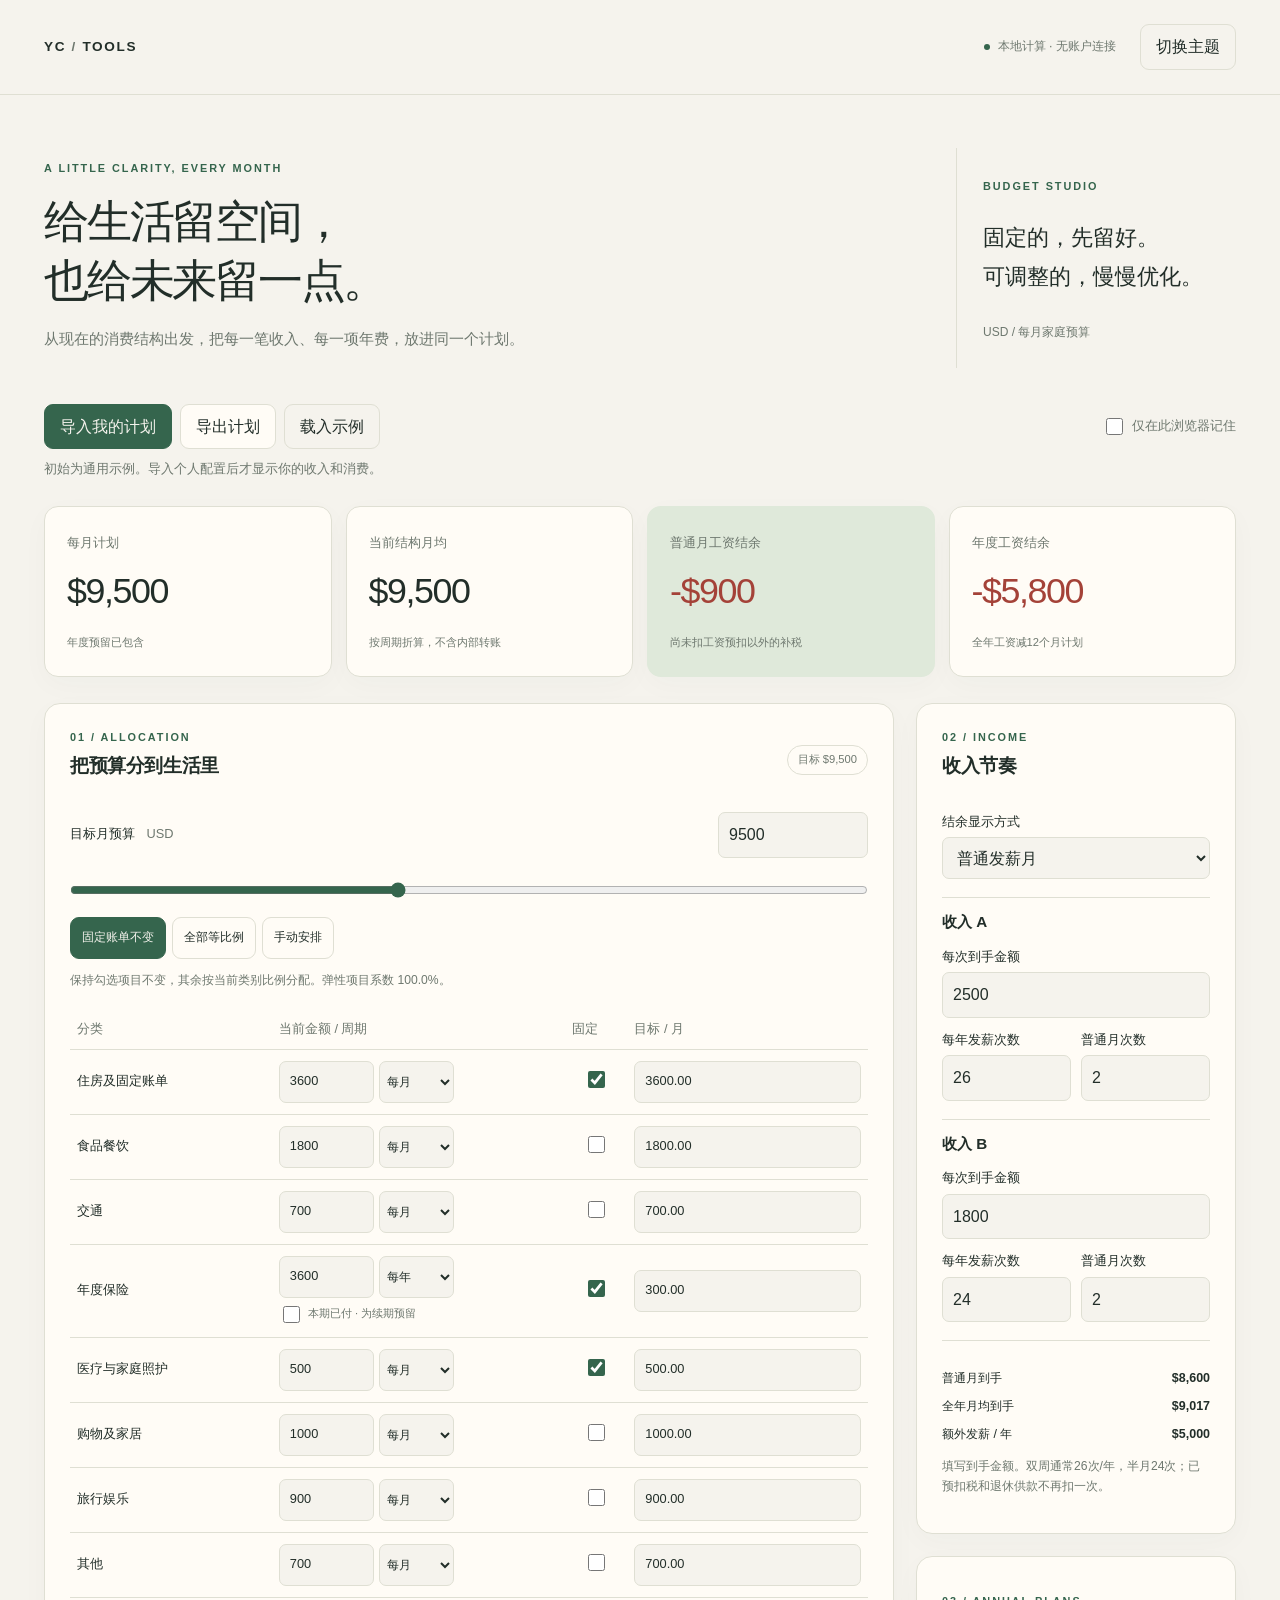
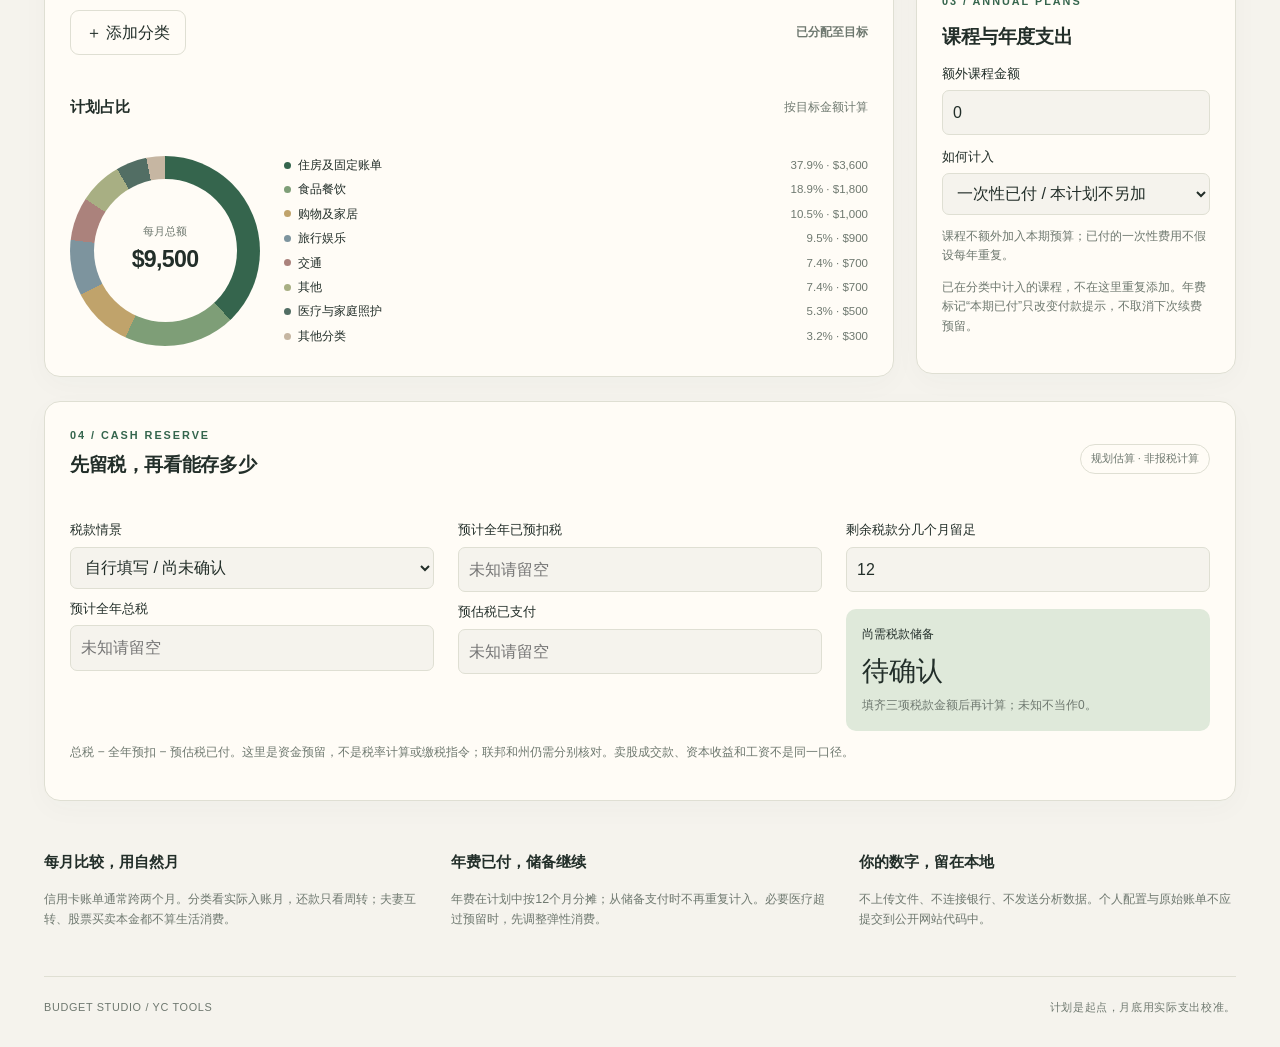
==== budget/index.html @ 9a09ce48 "Add browser-local budget calculator with proportional plans and annual reserves" ====
<!doctype html>
<html lang="zh-CN">
<head>
<meta charset="utf-8"><meta name="viewport" content="width=device-width,initial-scale=1">
<meta name="color-scheme" content="light dark">
<meta http-equiv="Content-Security-Policy" content="default-src 'self'; connect-src 'none'; img-src 'self' data:; style-src 'self' 'unsafe-inline'; script-src 'self'; object-src 'none'; base-uri 'none'; form-action 'none'">
<meta name="description" content="在你的浏览器里规划家庭预算、年度账单储备和现金结余。">
<title>Budget Studio · 家庭预算计算器</title><link rel="stylesheet" href="./styles.css">
</head>
<body>
<header><a class="brand" href="/">YC<span> / </span>TOOLS</a><div class="header-actions"><span class="privacy-dot">本地计算 · 无账户连接</span><button id="theme" class="quiet" aria-label="切换深浅主题">切换主题</button></div></header>
<main>
<section class="intro"><div><p class="eyebrow">A LITTLE CLARITY, EVERY MONTH</p><h1>给生活留空间，<br>也给未来留一点。</h1><p class="lede">从现在的消费结构出发，把每一笔收入、每一项年费，放进同一个计划。</p></div><div class="intro-note"><span class="smallcaps">BUDGET STUDIO</span><p>固定的，先留好。<br>可调整的，慢慢优化。</p><span>USD / 每月家庭预算</span></div></section>
<div class="toolbar"><div><button id="import" class="primary">导入我的计划</button><input id="file" type="file" accept=".json,application/json" hidden><button id="export">导出计划</button><button id="demo" class="quiet">载入示例</button></div><label class="remember"><input type="checkbox" id="remember">仅在此浏览器记住</label></div>
<p id="message" role="status" aria-live="polite" class="message">初始为通用示例。导入个人配置后才显示你的收入和消费。</p>
<section class="summary" aria-live="polite"><article><span>每月计划</span><strong id="plan-total">—</strong><small id="plan-caption">年度预留已包含</small></article><article><span>当前结构月均</span><strong id="baseline-total">—</strong><small>按周期折算，不含内部转账</small></article><article class="highlight"><span id="surplus-label">普通月工资结余</span><strong id="surplus-total">—</strong><small>尚未扣工资预扣以外的补税</small></article><article><span>年度工资结余</span><strong id="annual-total">—</strong><small>全年工资减12个月计划</small></article></section>
<div class="workspace"><section class="panel budget-panel"><div class="section-head"><div><p class="eyebrow">01 / ALLOCATION</p><h2>把预算分到生活里</h2></div><span id="target-badge" class="pill">目标</span></div>
<div class="target-control"><label for="target">目标月预算 <span>USD</span></label><input id="target" type="number" min="0" max="100000000" step="50"><input id="target-range" aria-label="调整目标月预算" type="range" min="5000" max="16000" step="50"></div>
<div class="mode-buttons" role="group" aria-label="分配方式"><button id="fixed-mode" aria-pressed="true">固定账单不变</button><button id="all-mode" aria-pressed="false">全部等比例</button><button id="manual-mode" aria-pressed="false">手动安排</button></div>
<p id="allocation-note" class="muted"></p><p id="allocation-error" role="alert" class="error" hidden></p>
<div class="table-wrap"><table><thead><tr><th scope="col">分类</th><th scope="col">当前金额 / 周期</th><th scope="col">固定</th><th scope="col">目标 / 月</th></tr></thead><tbody id="categories"></tbody></table></div><div class="table-footer"><button id="add-category" class="quiet">＋ 添加分类</button><strong id="unallocated"></strong></div>
<div class="chart-head"><h3>计划占比</h3><span class="muted">按目标金额计算</span></div><div class="allocation-chart"><div class="donut" id="donut" role="img" aria-label="预算分类占比"><div><small>每月总额</small><strong id="donut-total">—</strong></div></div><div id="legend" class="legend"></div></div>
</section>
<aside class="side-column"><section class="panel"><div class="section-head"><div><p class="eyebrow">02 / INCOME</p><h2>收入节奏</h2></div></div><label for="income-view">结余显示方式</label><select id="income-view"><option value="ordinary">普通发薪月</option><option value="average">全年月均</option></select><div id="incomes"></div><div class="income-totals"><div><span>普通月到手</span><strong id="ordinary-income">—</strong></div><div><span>全年月均到手</span><strong id="average-income">—</strong></div><div><span>额外发薪 / 年</span><strong id="extra-income">—</strong></div></div><p class="muted">填写到手金额。双周通常26次/年，半月24次；已预扣税和退休供款不再扣一次。</p></section>
<section class="panel"><p class="eyebrow">03 / ANNUAL PLANS</p><h2>课程与年度支出</h2><label for="course-amount">额外课程金额</label><input id="course-amount" type="number" min="0" max="100000000" step="10"><label for="course-frequency">如何计入</label><select id="course-frequency"><option value="none">一次性已付 / 本计划不另加</option><option value="annual">每年追加，按12个月预留</option><option value="monthly">每月追加</option></select><p id="course-note" class="muted"></p><p class="muted">已在分类中计入的课程，不在这里重复添加。年费标记“本期已付”只改变付款提示，不取消下次续费预留。</p></section></aside></div>
<section class="panel tax-panel"><div class="section-head"><div><p class="eyebrow">04 / CASH RESERVE</p><h2>先留税，再看能存多少</h2></div><span class="pill">规划估算 · 非报税计算</span></div><div class="tax-grid"><div><label for="tax-scenario">税款情景</label><select id="tax-scenario"><option value="custom">自行填写 / 尚未确认</option></select><label for="tax-total">预计全年总税</label><input id="tax-total" type="number" min="0" placeholder="未知请留空"></div><div><label for="tax-withheld">预计全年已预扣税</label><input id="tax-withheld" type="number" min="0" placeholder="未知请留空"><label for="tax-paid">预估税已支付</label><input id="tax-paid" type="number" min="0" placeholder="未知请留空"></div><div><label for="tax-months">剩余税款分几个月留足</label><input id="tax-months" type="number" min="1" max="24" step="1"><div class="tax-result"><span>尚需税款储备</span><strong id="tax-gap">待确认</strong><small id="after-tax">填齐后计算，不将未知税额当作0。</small></div></div></div><p class="muted">总税 − 全年预扣 − 预估税已付。这里是资金预留，不是税率计算或缴税指令；联邦和州仍需分别核对。卖股成交款、资本收益和工资不是同一口径。</p></section>
<section class="notes-grid"><div><h3>每月比较，用自然月</h3><p>信用卡账单通常跨两个月。分类看实际入账月，还款只看周转；夫妻互转、股票买卖本金都不算生活消费。</p></div><div><h3>年费已付，储备继续</h3><p>年费在计划中按12个月分摊；从储备支付时不再重复计入。必要医疗超过预留时，先调整弹性消费。</p></div><div><h3>你的数字，留在本地</h3><p>不上传文件、不连接银行、不发送分析数据。个人配置与原始账单不应提交到公开网站代码中。</p></div></section>
<footer><span>BUDGET STUDIO / YC TOOLS</span><span>计划是起点，月底用实际支出校准。</span></footer>
</main><script type="module" src="./app.mjs"></script>
</body></html>
---- budget/styles.css ----
:root{color-scheme:light;--bg:#f5f3ed;--paper:#fffcf6;--ink:#222e29;--muted:#6e786f;--line:#dfdfd3;--green:#35654d;--accent:#dfe9da;--red:#a44238;--shadow:0 8px 28px #34443707;--chart0:#35654d;--chart1:#7e9e77;--chart2:#c0a36b;--chart3:#7d949e;--chart4:#ab827c;--chart5:#a8af83;--chart6:#526e64;--chart7:#c6b6a2;font-family:Inter,"Segoe UI","Microsoft YaHei",sans-serif;font-size:16px}
:root[data-theme=dark]{color-scheme:dark;--bg:#0d1517;--paper:#142022;--ink:#eeeee1;--muted:#a7b3ac;--line:#2d3d3e;--green:#a8cbb1;--accent:#263d34;--red:#efa69c;--shadow:none;--chart0:#9ac6a5;--chart1:#789e7a;--chart2:#c5ac7b;--chart3:#7fabb9;--chart4:#bf928a;--chart5:#a8b28c;--chart6:#5f8c7b;--chart7:#c4b59b}
*{box-sizing:border-box}body{margin:0;background:var(--bg);color:var(--ink);line-height:1.6}button,input,select{font:inherit}button,a,input,select{touch-action:manipulation}button{cursor:pointer;border:1px solid var(--line);border-radius:9px;background:var(--paper);color:var(--ink);padding:9px 15px;min-height:42px;transition:background .15s}button:hover{background:var(--accent)}button.primary,button[aria-pressed=true]{background:var(--green);color:var(--bg);border-color:var(--green)}button.quiet{background:transparent}a{color:inherit;text-decoration:none}a:hover{text-decoration:underline}:focus-visible{outline:3px solid var(--green);outline-offset:3px}header{max-width:1440px;margin:auto;padding:24px 44px;display:flex;justify-content:space-between;align-items:center;gap:14px;border-bottom:1px solid var(--line)}.brand{font-weight:700;letter-spacing:.12em;font-size:.85rem}.brand span{color:var(--muted)}.header-actions{display:flex;gap:24px;align-items:center}.privacy-dot{font-size:.78rem;color:var(--muted)}.privacy-dot:before{content:"";display:inline-block;width:6px;height:6px;border-radius:50%;background:var(--green);margin-right:8px}main{max-width:1440px;margin:auto;padding:38px 44px 0}.intro{display:grid;grid-template-columns:1fr 280px;align-items:center;gap:36px;margin:15px 0 36px}.eyebrow,.smallcaps{font-size:.68rem;letter-spacing:.18em;font-weight:600;color:var(--green)}h1{font-size:clamp(2rem,3.5vw,3.4rem);font-weight:500;line-height:1.3;letter-spacing:-.05em;margin:15px 0 18px}.lede{max-width:650px;color:var(--muted);font-size:.95rem}.intro-note{padding:24px 0 24px 26px;border-left:1px solid var(--line)}.intro-note p{font-family:Georgia,"Microsoft YaHei",serif;font-size:1.35rem;line-height:1.8}.intro-note>span:last-child{font-size:.75rem;color:var(--muted)}.toolbar{display:flex;justify-content:space-between;gap:14px;align-items:center;flex-wrap:wrap}.toolbar>div{display:flex;gap:8px;flex-wrap:wrap}.remember{display:flex;gap:6px;align-items:center;color:var(--muted);font-size:.8rem}.message{font-size:.8rem;min-height:24px;color:var(--muted);margin:10px 0 23px}.summary{display:grid;grid-template-columns:repeat(4,minmax(0,1fr));gap:14px;margin-bottom:26px}.summary article{border:1px solid var(--line);background:var(--paper);border-radius:14px;padding:22px;box-shadow:var(--shadow)}.summary article>span{font-size:.8rem;color:var(--muted)}.summary strong{display:block;font-weight:500;letter-spacing:-.04em;font-size:clamp(1.65rem,2.8vw,2.4rem);margin:8px 0}.summary small{font-size:.7rem;color:var(--muted)}.summary article.highlight{background:var(--accent);border-color:transparent}.workspace{display:grid;grid-template-columns:minmax(0,1fr) 320px;gap:22px;align-items:start}.panel{border:1px solid var(--line);background:var(--paper);padding:25px;border-radius:16px;box-shadow:var(--shadow);min-width:0}.section-head{display:flex;justify-content:space-between;align-items:center;gap:12px;margin-bottom:20px}.section-head .eyebrow{margin:0 0 5px}h2{font-size:1.2rem;letter-spacing:-.02em;font-weight:600;margin:0 0 10px}h3{font-size:.95rem;font-weight:600}.pill{padding:5px 10px;border:1px solid var(--line);border-radius:30px;font-size:.7rem;color:var(--muted);white-space:nowrap}label{font-size:.8rem}input[type=number],input[type=text],select{background:var(--bg);color:var(--ink);border:1px solid var(--line);border-radius:7px;padding:9px 10px;max-width:100%;width:100%;min-height:42px;font-variant-numeric:tabular-nums}input[type=checkbox]{accent-color:var(--green);width:17px;height:17px}input[type=range]{accent-color:var(--green);width:100%;margin:15px 0;min-height:24px}.target-control{display:grid;grid-template-columns:1fr 150px;align-items:center;gap:5px 15px}.target-control label span{color:var(--muted);margin-left:8px}.target-control input[type=range]{grid-column:1/-1}.mode-buttons{display:flex;gap:6px;flex-wrap:wrap}.mode-buttons button{font-size:.78rem;padding:8px 11px}.muted{font-size:.76rem;color:var(--muted)}.error{font-size:.82rem;color:var(--red)}.table-wrap{width:100%;overflow-x:auto;margin-top:20px}table{border-collapse:collapse;width:100%;text-align:left;font-size:.8rem}th{font-weight:500;color:var(--muted);padding:9px 7px;border-bottom:1px solid var(--line);white-space:nowrap}td{padding:11px 7px;border-bottom:1px solid var(--line)}td:first-child{min-width:130px}td:nth-child(2){min-width:150px}td:nth-child(3){text-align:center}td:nth-child(4){min-width:100px}.amount-frequency{display:flex;gap:5px}.amount-frequency input{width:95px}.amount-frequency select{width:75px;padding:7px 3px;font-size:.75rem}.paid-label{display:flex;align-items:center;gap:5px;font-size:.69rem;color:var(--muted);margin-top:5px}.plan-input{font-weight:500}.table-footer{display:flex;align-items:center;justify-content:space-between;gap:12px;margin-top:12px}.table-footer strong{font-size:.75rem;color:var(--muted)}.chart-head{display:flex;justify-content:space-between;align-items:center;margin-top:25px}.allocation-chart{display:flex;gap:24px;align-items:center;margin-top:15px}.donut{width:190px;height:190px;border-radius:50%;display:grid;place-items:center;flex-shrink:0}.donut>div{width:143px;height:143px;border-radius:50%;display:flex;flex-direction:column;align-items:center;justify-content:center;background:var(--paper)}.donut small{font-size:.7rem;color:var(--muted)}.donut strong{font-size:1.45rem;letter-spacing:-.03em}.legend{flex:1;min-width:0}.legend-row{display:flex;align-items:center;gap:7px;font-size:.72rem;margin:6px 0}.legend-dot{width:7px;height:7px;border-radius:50%;flex-shrink:0}.legend-name{overflow-wrap:anywhere;flex:1}.legend-value{font-variant-numeric:tabular-nums;color:var(--muted);white-space:nowrap}.side-column{display:grid;gap:22px}.side-column label:not(.paid-label){display:block;margin:12px 0 5px}.income-entry{margin-top:18px;border-top:1px solid var(--line);padding-top:12px}.income-entry h3{margin:0 0 5px}.income-meta{display:grid;grid-template-columns:1fr 1fr;gap:10px}.income-totals{padding-top:20px;margin-top:18px;border-top:1px solid var(--line)}.income-totals>div{display:flex;justify-content:space-between;gap:10px;font-size:.78rem;margin:8px 0}.income-totals strong{font-weight:600;font-variant-numeric:tabular-nums}.tax-panel{margin-top:24px}.tax-grid{display:grid;grid-template-columns:repeat(3,minmax(0,1fr));gap:24px}.tax-grid label{display:block;margin:10px 0 6px}.tax-result{margin-top:17px;padding:16px;background:var(--accent);border-radius:10px}.tax-result span,.tax-result small{display:block;font-size:.75rem}.tax-result strong{display:block;font-size:1.7rem;font-weight:500;margin:4px 0}.tax-result small{color:var(--muted)}.notes-grid{display:grid;grid-template-columns:repeat(3,minmax(0,1fr));gap:30px;margin:34px 0}.notes-grid p{font-size:.78rem;color:var(--muted)}footer{border-top:1px solid var(--line);padding:22px 0 30px;display:flex;justify-content:space-between;gap:16px;font-size:.68rem;letter-spacing:.06em;color:var(--muted)}.negative{color:var(--red)}
@media(max-width:1050px){.workspace{grid-template-columns:minmax(0,1fr)}.side-column{grid-template-columns:1fr 1fr}.summary article{padding:16px}.allocation-chart{gap:35px}.legend{columns:2}.legend-row{break-inside:avoid}.tax-grid{gap:14px}}@media(max-width:680px){header{padding:17px 18px}.privacy-dot{display:none}.header-actions{gap:10px}main{padding:24px 16px 0}.intro{grid-template-columns:1fr;gap:12px;margin-top:0}.intro-note{display:none}.summary{grid-template-columns:1fr 1fr;gap:10px}.summary strong{font-size:1.7rem}.summary small{font-size:.67rem}.panel{padding:18px}.side-column,.tax-grid,.notes-grid{grid-template-columns:1fr}.allocation-chart{flex-direction:column;gap:15px;align-items:stretch}.donut{align-self:center}.legend{columns:1}.legend-row{font-size:.78rem}.section-head{align-items:start;flex-wrap:wrap}.table-wrap{margin-right:-3px}.toolbar button{font-size:.8rem;padding:8px 10px}footer{flex-direction:column;gap:5px}.notes-grid{gap:4px}.tax-grid{gap:4px}}
@media(prefers-reduced-motion:reduce){*{transition:none!important;scroll-behavior:auto!important}}
input[aria-invalid=true]{border-color:var(--red);outline:2px solid var(--red);outline-offset:1px}
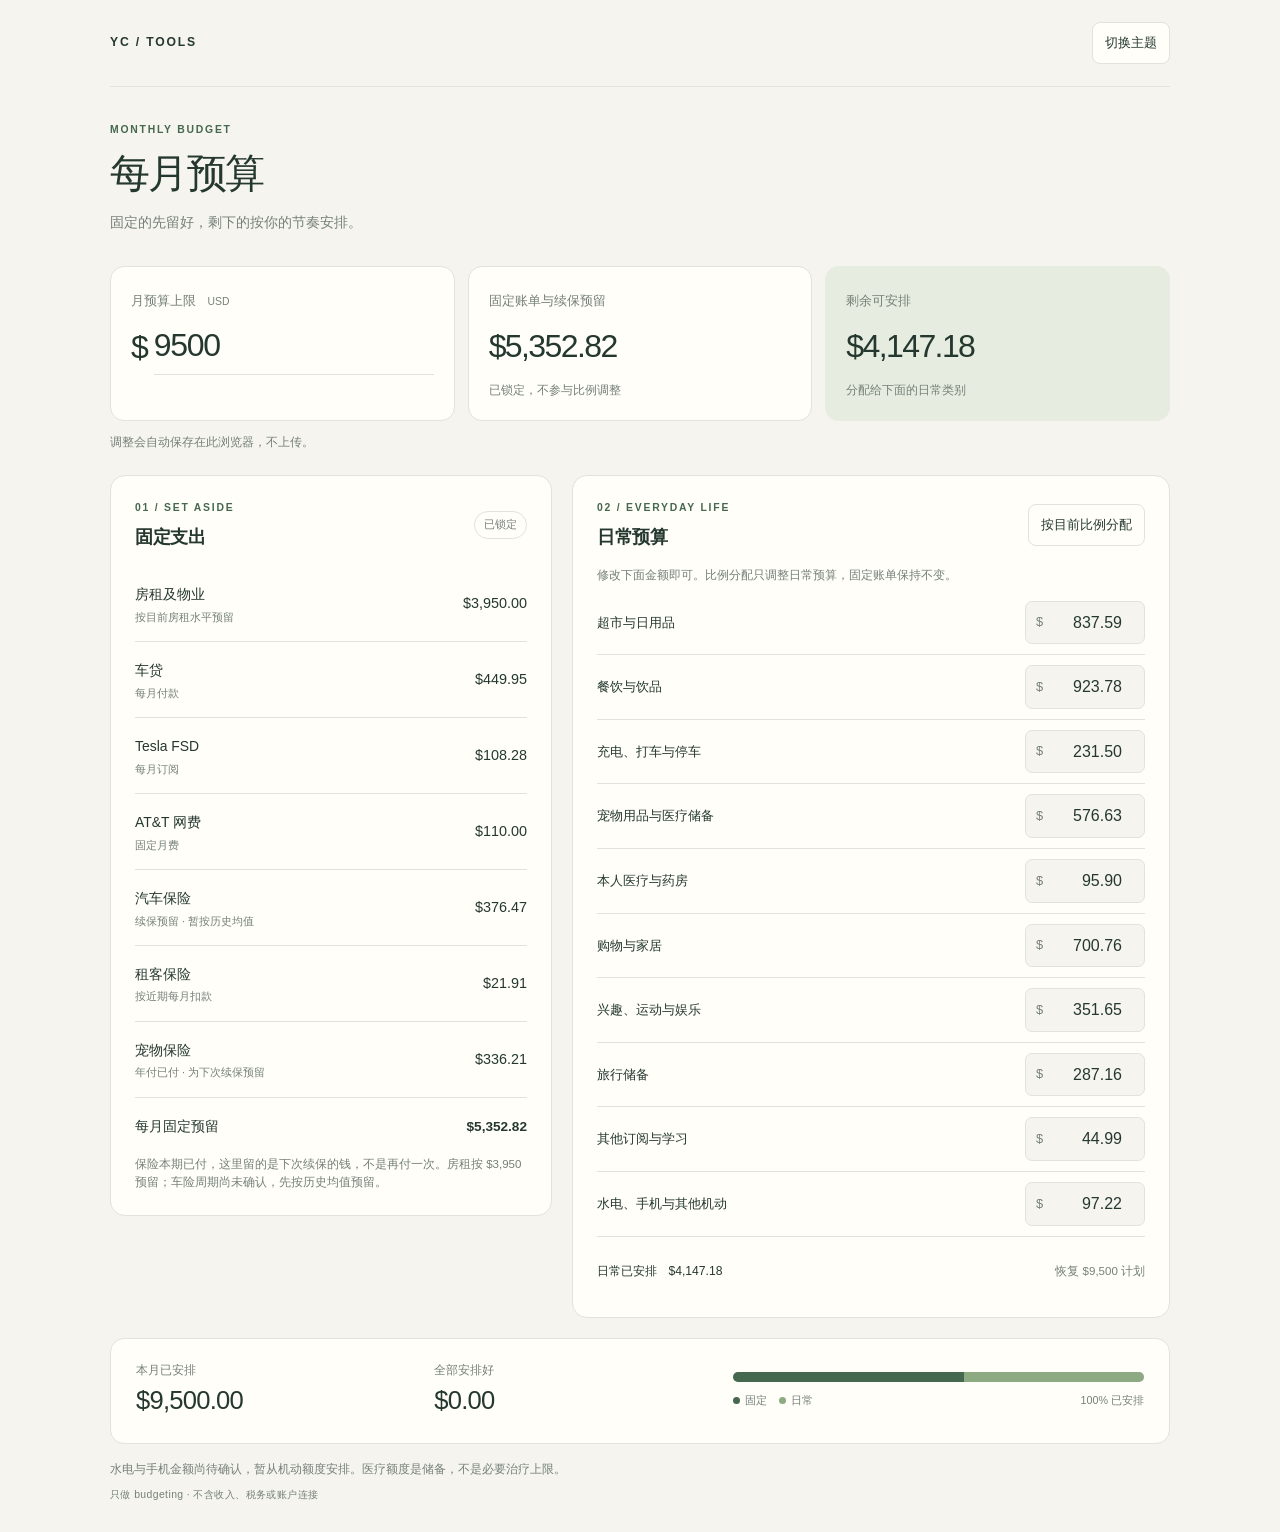
==== commit 04c331a4: "Simplify monthly budgeting with locked fixed expenses and editable daily categories" ====
--- a/budget/index.html
+++ b/budget/index.html
@@ -1,30 +1,23 @@
 <!doctype html>
-<html lang="zh-CN">
-<head>
-<meta charset="utf-8"><meta name="viewport" content="width=device-width,initial-scale=1">
-<meta name="color-scheme" content="light dark">
+<html lang="zh-CN"><head>
+<meta charset="utf-8"><meta name="viewport" content="width=device-width,initial-scale=1"><meta name="color-scheme" content="light dark">
 <meta http-equiv="Content-Security-Policy" content="default-src 'self'; connect-src 'none'; img-src 'self' data:; style-src 'self' 'unsafe-inline'; script-src 'self'; object-src 'none'; base-uri 'none'; form-action 'none'">
-<meta name="description" content="在你的浏览器里规划家庭预算、年度账单储备和现金结余。">
-<title>Budget Studio · 家庭预算计算器</title><link rel="stylesheet" href="./styles.css">
-</head>
-<body>
-<header><a class="brand" href="/">YC<span> / </span>TOOLS</a><div class="header-actions"><span class="privacy-dot">本地计算 · 无账户连接</span><button id="theme" class="quiet" aria-label="切换深浅主题">切换主题</button></div></header>
-<main>
-<section class="intro"><div><p class="eyebrow">A LITTLE CLARITY, EVERY MONTH</p><h1>给生活留空间，<br>也给未来留一点。</h1><p class="lede">从现在的消费结构出发，把每一笔收入、每一项年费，放进同一个计划。</p></div><div class="intro-note"><span class="smallcaps">BUDGET STUDIO</span><p>固定的，先留好。<br>可调整的，慢慢优化。</p><span>USD / 每月家庭预算</span></div></section>
-<div class="toolbar"><div><button id="import" class="primary">导入我的计划</button><input id="file" type="file" accept=".json,application/json" hidden><button id="export">导出计划</button><button id="demo" class="quiet">载入示例</button></div><label class="remember"><input type="checkbox" id="remember">仅在此浏览器记住</label></div>
-<p id="message" role="status" aria-live="polite" class="message">初始为通用示例。导入个人配置后才显示你的收入和消费。</p>
-<section class="summary" aria-live="polite"><article><span>每月计划</span><strong id="plan-total">—</strong><small id="plan-caption">年度预留已包含</small></article><article><span>当前结构月均</span><strong id="baseline-total">—</strong><small>按周期折算，不含内部转账</small></article><article class="highlight"><span id="surplus-label">普通月工资结余</span><strong id="surplus-total">—</strong><small>尚未扣工资预扣以外的补税</small></article><article><span>年度工资结余</span><strong id="annual-total">—</strong><small>全年工资减12个月计划</small></article></section>
-<div class="workspace"><section class="panel budget-panel"><div class="section-head"><div><p class="eyebrow">01 / ALLOCATION</p><h2>把预算分到生活里</h2></div><span id="target-badge" class="pill">目标</span></div>
-<div class="target-control"><label for="target">目标月预算 <span>USD</span></label><input id="target" type="number" min="0" max="100000000" step="50"><input id="target-range" aria-label="调整目标月预算" type="range" min="5000" max="16000" step="50"></div>
-<div class="mode-buttons" role="group" aria-label="分配方式"><button id="fixed-mode" aria-pressed="true">固定账单不变</button><button id="all-mode" aria-pressed="false">全部等比例</button><button id="manual-mode" aria-pressed="false">手动安排</button></div>
-<p id="allocation-note" class="muted"></p><p id="allocation-error" role="alert" class="error" hidden></p>
-<div class="table-wrap"><table><thead><tr><th scope="col">分类</th><th scope="col">当前金额 / 周期</th><th scope="col">固定</th><th scope="col">目标 / 月</th></tr></thead><tbody id="categories"></tbody></table></div><div class="table-footer"><button id="add-category" class="quiet">＋ 添加分类</button><strong id="unallocated"></strong></div>
-<div class="chart-head"><h3>计划占比</h3><span class="muted">按目标金额计算</span></div><div class="allocation-chart"><div class="donut" id="donut" role="img" aria-label="预算分类占比"><div><small>每月总额</small><strong id="donut-total">—</strong></div></div><div id="legend" class="legend"></div></div>
+<meta name="description" content="固定账单先留好，剩下的分给生活。简单的每月预算。">
+<title>每月预算 · YC</title><link rel="stylesheet" href="./styles.css?v=2"></head>
+<body><main>
+<nav><a href="/">YC / TOOLS</a><button id="theme" type="button" aria-label="切换深浅主题">切换主题</button></nav>
+<header><p class="eyebrow">MONTHLY BUDGET</p><h1>每月预算</h1><p class="intro">固定的先留好，剩下的按你的节奏安排。</p></header>
+<section class="overview" aria-label="月度预算概览">
+<div class="metric"><label for="target">月预算上限 <span>USD</span></label><div class="target-input"><span>$</span><input id="target" type="number" min="0" max="1000000" step="50" value="9500" inputmode="decimal"></div></div>
+<div class="metric"><span class="metric-label">固定账单与续保预留</span><strong id="fixed-total">$5,352.82</strong><small>已锁定，不参与比例调整</small></div>
+<div class="metric accent"><span class="metric-label">剩余可安排</span><strong id="available">$4,147.18</strong><small>分配给下面的日常类别</small></div>
 </section>
-<aside class="side-column"><section class="panel"><div class="section-head"><div><p class="eyebrow">02 / INCOME</p><h2>收入节奏</h2></div></div><label for="income-view">结余显示方式</label><select id="income-view"><option value="ordinary">普通发薪月</option><option value="average">全年月均</option></select><div id="incomes"></div><div class="income-totals"><div><span>普通月到手</span><strong id="ordinary-income">—</strong></div><div><span>全年月均到手</span><strong id="average-income">—</strong></div><div><span>额外发薪 / 年</span><strong id="extra-income">—</strong></div></div><p class="muted">填写到手金额。双周通常26次/年，半月24次；已预扣税和退休供款不再扣一次。</p></section>
-<section class="panel"><p class="eyebrow">03 / ANNUAL PLANS</p><h2>课程与年度支出</h2><label for="course-amount">额外课程金额</label><input id="course-amount" type="number" min="0" max="100000000" step="10"><label for="course-frequency">如何计入</label><select id="course-frequency"><option value="none">一次性已付 / 本计划不另加</option><option value="annual">每年追加，按12个月预留</option><option value="monthly">每月追加</option></select><p id="course-note" class="muted"></p><p class="muted">已在分类中计入的课程，不在这里重复添加。年费标记“本期已付”只改变付款提示，不取消下次续费预留。</p></section></aside></div>
-<section class="panel tax-panel"><div class="section-head"><div><p class="eyebrow">04 / CASH RESERVE</p><h2>先留税，再看能存多少</h2></div><span class="pill">规划估算 · 非报税计算</span></div><div class="tax-grid"><div><label for="tax-scenario">税款情景</label><select id="tax-scenario"><option value="custom">自行填写 / 尚未确认</option></select><label for="tax-total">预计全年总税</label><input id="tax-total" type="number" min="0" placeholder="未知请留空"></div><div><label for="tax-withheld">预计全年已预扣税</label><input id="tax-withheld" type="number" min="0" placeholder="未知请留空"><label for="tax-paid">预估税已支付</label><input id="tax-paid" type="number" min="0" placeholder="未知请留空"></div><div><label for="tax-months">剩余税款分几个月留足</label><input id="tax-months" type="number" min="1" max="24" step="1"><div class="tax-result"><span>尚需税款储备</span><strong id="tax-gap">待确认</strong><small id="after-tax">填齐后计算，不将未知税额当作0。</small></div></div></div><p class="muted">总税 − 全年预扣 − 预估税已付。这里是资金预留，不是税率计算或缴税指令；联邦和州仍需分别核对。卖股成交款、资本收益和工资不是同一口径。</p></section>
-<section class="notes-grid"><div><h3>每月比较，用自然月</h3><p>信用卡账单通常跨两个月。分类看实际入账月，还款只看周转；夫妻互转、股票买卖本金都不算生活消费。</p></div><div><h3>年费已付，储备继续</h3><p>年费在计划中按12个月分摊；从储备支付时不再重复计入。必要医疗超过预留时，先调整弹性消费。</p></div><div><h3>你的数字，留在本地</h3><p>不上传文件、不连接银行、不发送分析数据。个人配置与原始账单不应提交到公开网站代码中。</p></div></section>
-<footer><span>BUDGET STUDIO / YC TOOLS</span><span>计划是起点，月底用实际支出校准。</span></footer>
-</main><script type="module" src="./app.mjs"></script>
-</body></html>
+<p id="message" class="message" aria-live="polite">调整会自动保存在此浏览器，不上传。</p>
+<div class="columns">
+<section class="panel fixed-panel"><div class="section-heading"><div><p class="eyebrow">01 / SET ASIDE</p><h2>固定支出</h2></div><span class="tag">已锁定</span></div><div id="fixed-list"></div><div class="fixed-total"><span>每月固定预留</span><strong id="fixed-bottom">$5,352.82</strong></div><p class="footnote">保险本期已付，这里留的是下次续保的钱，不是再付一次。房租按 $3,950 预留；车险周期尚未确认，先按历史均值预留。</p></section>
+<section class="panel flexible-panel"><div class="section-heading"><div><p class="eyebrow">02 / EVERYDAY LIFE</p><h2>日常预算</h2></div><button id="distribute" type="button">按目前比例分配</button></div><p class="section-note">修改下面金额即可。比例分配只调整日常预算，固定账单保持不变。</p><div id="flex-list"></div><div class="allocation-footer"><span>日常已安排 <strong id="flex-total">—</strong></span><button id="reset" type="button" class="text-button">恢复 $9,500 计划</button></div></section>
+</div>
+<section class="bottom-summary" aria-live="polite"><div><span>本月已安排</span><strong id="assigned">$9,500</strong></div><div><span id="balance-label">未分配</span><strong id="balance">$0</strong></div><div class="usage"><div class="track" role="progressbar" aria-label="已安排预算占上限" aria-valuemin="0" aria-valuemax="100" id="usage-track"><span id="fixed-segment"></span><span id="flex-segment"></span></div><div class="legend"><span><i class="fixed-key"></i>固定</span><span><i class="flex-key"></i>日常</span><span id="usage-label">100% 已安排</span></div></div></section>
+<p id="warning" class="warning" role="alert" hidden></p>
+<footer><p>水电与手机金额尚待确认，暂从机动额度安排。医疗额度是储备，不是必要治疗上限。</p><span>只做 budgeting · 不含收入、税务或账户连接</span></footer>
+</main><script type="module" src="./app.mjs?v=2"></script></body></html>
--- a/budget/styles.css
+++ b/budget/styles.css
@@ -1,6 +1,4 @@
-:root{color-scheme:light;--bg:#f5f3ed;--paper:#fffcf6;--ink:#222e29;--muted:#6e786f;--line:#dfdfd3;--green:#35654d;--accent:#dfe9da;--red:#a44238;--shadow:0 8px 28px #34443707;--chart0:#35654d;--chart1:#7e9e77;--chart2:#c0a36b;--chart3:#7d949e;--chart4:#ab827c;--chart5:#a8af83;--chart6:#526e64;--chart7:#c6b6a2;font-family:Inter,"Segoe UI","Microsoft YaHei",sans-serif;font-size:16px}
-:root[data-theme=dark]{color-scheme:dark;--bg:#0d1517;--paper:#142022;--ink:#eeeee1;--muted:#a7b3ac;--line:#2d3d3e;--green:#a8cbb1;--accent:#263d34;--red:#efa69c;--shadow:none;--chart0:#9ac6a5;--chart1:#789e7a;--chart2:#c5ac7b;--chart3:#7fabb9;--chart4:#bf928a;--chart5:#a8b28c;--chart6:#5f8c7b;--chart7:#c4b59b}
-*{box-sizing:border-box}body{margin:0;background:var(--bg);color:var(--ink);line-height:1.6}button,input,select{font:inherit}button,a,input,select{touch-action:manipulation}button{cursor:pointer;border:1px solid var(--line);border-radius:9px;background:var(--paper);color:var(--ink);padding:9px 15px;min-height:42px;transition:background .15s}button:hover{background:var(--accent)}button.primary,button[aria-pressed=true]{background:var(--green);color:var(--bg);border-color:var(--green)}button.quiet{background:transparent}a{color:inherit;text-decoration:none}a:hover{text-decoration:underline}:focus-visible{outline:3px solid var(--green);outline-offset:3px}header{max-width:1440px;margin:auto;padding:24px 44px;display:flex;justify-content:space-between;align-items:center;gap:14px;border-bottom:1px solid var(--line)}.brand{font-weight:700;letter-spacing:.12em;font-size:.85rem}.brand span{color:var(--muted)}.header-actions{display:flex;gap:24px;align-items:center}.privacy-dot{font-size:.78rem;color:var(--muted)}.privacy-dot:before{content:"";display:inline-block;width:6px;height:6px;border-radius:50%;background:var(--green);margin-right:8px}main{max-width:1440px;margin:auto;padding:38px 44px 0}.intro{display:grid;grid-template-columns:1fr 280px;align-items:center;gap:36px;margin:15px 0 36px}.eyebrow,.smallcaps{font-size:.68rem;letter-spacing:.18em;font-weight:600;color:var(--green)}h1{font-size:clamp(2rem,3.5vw,3.4rem);font-weight:500;line-height:1.3;letter-spacing:-.05em;margin:15px 0 18px}.lede{max-width:650px;color:var(--muted);font-size:.95rem}.intro-note{padding:24px 0 24px 26px;border-left:1px solid var(--line)}.intro-note p{font-family:Georgia,"Microsoft YaHei",serif;font-size:1.35rem;line-height:1.8}.intro-note>span:last-child{font-size:.75rem;color:var(--muted)}.toolbar{display:flex;justify-content:space-between;gap:14px;align-items:center;flex-wrap:wrap}.toolbar>div{display:flex;gap:8px;flex-wrap:wrap}.remember{display:flex;gap:6px;align-items:center;color:var(--muted);font-size:.8rem}.message{font-size:.8rem;min-height:24px;color:var(--muted);margin:10px 0 23px}.summary{display:grid;grid-template-columns:repeat(4,minmax(0,1fr));gap:14px;margin-bottom:26px}.summary article{border:1px solid var(--line);background:var(--paper);border-radius:14px;padding:22px;box-shadow:var(--shadow)}.summary article>span{font-size:.8rem;color:var(--muted)}.summary strong{display:block;font-weight:500;letter-spacing:-.04em;font-size:clamp(1.65rem,2.8vw,2.4rem);margin:8px 0}.summary small{font-size:.7rem;color:var(--muted)}.summary article.highlight{background:var(--accent);border-color:transparent}.workspace{display:grid;grid-template-columns:minmax(0,1fr) 320px;gap:22px;align-items:start}.panel{border:1px solid var(--line);background:var(--paper);padding:25px;border-radius:16px;box-shadow:var(--shadow);min-width:0}.section-head{display:flex;justify-content:space-between;align-items:center;gap:12px;margin-bottom:20px}.section-head .eyebrow{margin:0 0 5px}h2{font-size:1.2rem;letter-spacing:-.02em;font-weight:600;margin:0 0 10px}h3{font-size:.95rem;font-weight:600}.pill{padding:5px 10px;border:1px solid var(--line);border-radius:30px;font-size:.7rem;color:var(--muted);white-space:nowrap}label{font-size:.8rem}input[type=number],input[type=text],select{background:var(--bg);color:var(--ink);border:1px solid var(--line);border-radius:7px;padding:9px 10px;max-width:100%;width:100%;min-height:42px;font-variant-numeric:tabular-nums}input[type=checkbox]{accent-color:var(--green);width:17px;height:17px}input[type=range]{accent-color:var(--green);width:100%;margin:15px 0;min-height:24px}.target-control{display:grid;grid-template-columns:1fr 150px;align-items:center;gap:5px 15px}.target-control label span{color:var(--muted);margin-left:8px}.target-control input[type=range]{grid-column:1/-1}.mode-buttons{display:flex;gap:6px;flex-wrap:wrap}.mode-buttons button{font-size:.78rem;padding:8px 11px}.muted{font-size:.76rem;color:var(--muted)}.error{font-size:.82rem;color:var(--red)}.table-wrap{width:100%;overflow-x:auto;margin-top:20px}table{border-collapse:collapse;width:100%;text-align:left;font-size:.8rem}th{font-weight:500;color:var(--muted);padding:9px 7px;border-bottom:1px solid var(--line);white-space:nowrap}td{padding:11px 7px;border-bottom:1px solid var(--line)}td:first-child{min-width:130px}td:nth-child(2){min-width:150px}td:nth-child(3){text-align:center}td:nth-child(4){min-width:100px}.amount-frequency{display:flex;gap:5px}.amount-frequency input{width:95px}.amount-frequency select{width:75px;padding:7px 3px;font-size:.75rem}.paid-label{display:flex;align-items:center;gap:5px;font-size:.69rem;color:var(--muted);margin-top:5px}.plan-input{font-weight:500}.table-footer{display:flex;align-items:center;justify-content:space-between;gap:12px;margin-top:12px}.table-footer strong{font-size:.75rem;color:var(--muted)}.chart-head{display:flex;justify-content:space-between;align-items:center;margin-top:25px}.allocation-chart{display:flex;gap:24px;align-items:center;margin-top:15px}.donut{width:190px;height:190px;border-radius:50%;display:grid;place-items:center;flex-shrink:0}.donut>div{width:143px;height:143px;border-radius:50%;display:flex;flex-direction:column;align-items:center;justify-content:center;background:var(--paper)}.donut small{font-size:.7rem;color:var(--muted)}.donut strong{font-size:1.45rem;letter-spacing:-.03em}.legend{flex:1;min-width:0}.legend-row{display:flex;align-items:center;gap:7px;font-size:.72rem;margin:6px 0}.legend-dot{width:7px;height:7px;border-radius:50%;flex-shrink:0}.legend-name{overflow-wrap:anywhere;flex:1}.legend-value{font-variant-numeric:tabular-nums;color:var(--muted);white-space:nowrap}.side-column{display:grid;gap:22px}.side-column label:not(.paid-label){display:block;margin:12px 0 5px}.income-entry{margin-top:18px;border-top:1px solid var(--line);padding-top:12px}.income-entry h3{margin:0 0 5px}.income-meta{display:grid;grid-template-columns:1fr 1fr;gap:10px}.income-totals{padding-top:20px;margin-top:18px;border-top:1px solid var(--line)}.income-totals>div{display:flex;justify-content:space-between;gap:10px;font-size:.78rem;margin:8px 0}.income-totals strong{font-weight:600;font-variant-numeric:tabular-nums}.tax-panel{margin-top:24px}.tax-grid{display:grid;grid-template-columns:repeat(3,minmax(0,1fr));gap:24px}.tax-grid label{display:block;margin:10px 0 6px}.tax-result{margin-top:17px;padding:16px;background:var(--accent);border-radius:10px}.tax-result span,.tax-result small{display:block;font-size:.75rem}.tax-result strong{display:block;font-size:1.7rem;font-weight:500;margin:4px 0}.tax-result small{color:var(--muted)}.notes-grid{display:grid;grid-template-columns:repeat(3,minmax(0,1fr));gap:30px;margin:34px 0}.notes-grid p{font-size:.78rem;color:var(--muted)}footer{border-top:1px solid var(--line);padding:22px 0 30px;display:flex;justify-content:space-between;gap:16px;font-size:.68rem;letter-spacing:.06em;color:var(--muted)}.negative{color:var(--red)}
-@media(max-width:1050px){.workspace{grid-template-columns:minmax(0,1fr)}.side-column{grid-template-columns:1fr 1fr}.summary article{padding:16px}.allocation-chart{gap:35px}.legend{columns:2}.legend-row{break-inside:avoid}.tax-grid{gap:14px}}@media(max-width:680px){header{padding:17px 18px}.privacy-dot{display:none}.header-actions{gap:10px}main{padding:24px 16px 0}.intro{grid-template-columns:1fr;gap:12px;margin-top:0}.intro-note{display:none}.summary{grid-template-columns:1fr 1fr;gap:10px}.summary strong{font-size:1.7rem}.summary small{font-size:.67rem}.panel{padding:18px}.side-column,.tax-grid,.notes-grid{grid-template-columns:1fr}.allocation-chart{flex-direction:column;gap:15px;align-items:stretch}.donut{align-self:center}.legend{columns:1}.legend-row{font-size:.78rem}.section-head{align-items:start;flex-wrap:wrap}.table-wrap{margin-right:-3px}.toolbar button{font-size:.8rem;padding:8px 10px}footer{flex-direction:column;gap:5px}.notes-grid{gap:4px}.tax-grid{gap:4px}}
-@media(prefers-reduced-motion:reduce){*{transition:none!important;scroll-behavior:auto!important}}
-input[aria-invalid=true]{border-color:var(--red);outline:2px solid var(--red);outline-offset:1px}
+:root{color-scheme:light;--bg:#f5f4ef;--surface:#fffef9;--ink:#25382f;--muted:#758078;--line:#e1e4d9;--accent:#e6ecdf;--green:#45684f;--green-soft:#8eaa83;--red:#ae4c3e;font-family:Inter,"Segoe UI","Microsoft YaHei",sans-serif;font-size:16px}
+:root[data-theme=dark]{color-scheme:dark;--bg:#101917;--surface:#17231f;--ink:#edf0e5;--muted:#a4b1a7;--line:#304138;--accent:#293e30;--green:#adccaa;--green-soft:#688d71;--red:#f0ac9d}
+*{box-sizing:border-box}body{margin:0;background:var(--bg);color:var(--ink);line-height:1.6}main{max-width:1120px;margin:auto;padding:0 30px}nav{display:flex;justify-content:space-between;align-items:center;border-bottom:1px solid var(--line);padding:22px 0}nav a{font-size:.76rem;letter-spacing:.15em;font-weight:600;color:inherit;text-decoration:none}button,input{font:inherit}button{border:1px solid var(--line);border-radius:8px;padding:8px 12px;background:var(--surface);color:var(--ink);min-height:42px;cursor:pointer;font-size:.8rem}button:hover{background:var(--accent)}:focus-visible{outline:3px solid var(--green);outline-offset:3px}header{padding:35px 0 22px}.eyebrow{font-size:.65rem;letter-spacing:.17em;font-weight:600;color:var(--green);margin:0 0 8px}h1{font-size:2.5rem;line-height:1.3;letter-spacing:-.04em;font-weight:500;margin:0 0 12px}.intro{font-size:.9rem;color:var(--muted);margin:0}h2{font-size:1.15rem;font-weight:600;letter-spacing:-.02em;margin:0}.overview{display:grid;grid-template-columns:repeat(3,minmax(0,1fr));gap:13px;margin-top:10px}.metric{background:var(--surface);border:1px solid var(--line);border-radius:14px;padding:20px}.metric-label,.metric label{font-size:.8rem;color:var(--muted)}.metric label span{font-size:.65rem;margin-left:8px}.metric strong{display:block;font-size:2rem;font-weight:500;letter-spacing:-.05em;margin:9px 0;font-variant-numeric:tabular-nums}.metric small{display:block;font-size:.72rem;color:var(--muted)}.metric.accent{background:var(--accent);border-color:transparent}.target-input{display:flex;align-items:center;gap:5px;margin-top:8px;font-size:2rem;font-weight:500}.target-input input{width:100%;min-width:0;border:0;border-bottom:1px solid var(--line);background:transparent;color:var(--ink);font-size:2rem;font-weight:500;letter-spacing:-.04em;padding:0 0 3px;border-radius:0;font-variant-numeric:tabular-nums}.message{min-height:24px;color:var(--muted);font-size:.73rem;margin:12px 0 18px}.columns{display:grid;grid-template-columns:.85fr 1.15fr;gap:20px;align-items:start}.panel{background:var(--surface);border:1px solid var(--line);border-radius:15px;padding:24px;min-width:0}.section-heading{display:flex;justify-content:space-between;align-items:center;gap:12px;margin-bottom:15px}.section-heading .eyebrow{margin-bottom:5px}.tag{font-size:.7rem;padding:4px 9px;border-radius:20px;border:1px solid var(--line);color:var(--muted)}.fixed-row{display:flex;justify-content:space-between;align-items:center;gap:14px;padding:15px 0;border-bottom:1px solid var(--line)}.fixed-name{font-size:.87rem}.fixed-note{display:block;font-size:.68rem;color:var(--muted);margin-top:2px}.fixed-amount{font-size:.9rem;font-weight:500;font-variant-numeric:tabular-nums;white-space:nowrap}.fixed-total{display:flex;justify-content:space-between;gap:10px;padding-top:18px;font-size:.85rem}.fixed-total strong{font-weight:600;font-variant-numeric:tabular-nums}.footnote{font-size:.72rem;color:var(--muted);margin:17px 0 0}.section-note{font-size:.73rem;color:var(--muted);margin:0 0 6px}.flex-row{display:grid;grid-template-columns:minmax(0,1fr) 120px;gap:12px;align-items:center;border-bottom:1px solid var(--line);padding:10px 0}.flex-row label{font-size:.84rem}.flex-input{display:flex;align-items:center;background:var(--bg);border:1px solid var(--line);border-radius:7px;padding-left:10px}.flex-input span{color:var(--muted);font-size:.8rem}.flex-input input{min-width:0;width:100%;font-size:1rem;padding:8px 7px;color:var(--ink);border:0;border-radius:7px;background:transparent;text-align:right;font-variant-numeric:tabular-nums}.flex-input:has([aria-invalid=true]){outline:2px solid var(--red)}.allocation-footer{display:flex;justify-content:space-between;align-items:center;gap:10px;margin-top:14px;font-size:.76rem}.allocation-footer strong{font-weight:500;margin-left:8px;font-variant-numeric:tabular-nums}.text-button{padding:5px 0;background:transparent;border:0;color:var(--muted);font-size:.72rem}.bottom-summary{display:grid;grid-template-columns:1fr 1fr 1.5fr;gap:24px;align-items:center;margin-top:20px;border:1px solid var(--line);border-radius:14px;background:var(--surface);padding:22px 25px}.bottom-summary>div>span{display:block;font-size:.75rem;color:var(--muted)}.bottom-summary strong{display:block;font-size:1.6rem;font-weight:500;letter-spacing:-.03em;font-variant-numeric:tabular-nums}.track{height:10px;display:flex;overflow:hidden;border-radius:12px;background:var(--line)}.track>span{height:100%}#fixed-segment{background:var(--green)}#flex-segment{background:var(--green-soft)}.legend{display:flex;gap:12px;margin-top:10px;font-size:.67rem;color:var(--muted);flex-wrap:wrap}.legend i{display:inline-block;width:7px;height:7px;border-radius:50%;margin-right:5px}.fixed-key{background:var(--green)}.flex-key{background:var(--green-soft)}#usage-label{margin-left:auto}.warning{font-size:.82rem;color:var(--red);padding:10px 0;margin:0}.negative{color:var(--red)}footer{color:var(--muted);font-size:.72rem;padding:16px 0 28px}footer p{margin:0 0 7px}footer>span{font-size:.65rem;letter-spacing:.04em}
+@media(max-width:760px){main{padding:0 17px}.columns{grid-template-columns:1fr}.overview{gap:8px}.metric{padding:15px 12px}.metric strong,.target-input,.target-input input{font-size:1.5rem}.metric-label,.metric label{font-size:.7rem}.metric small{font-size:.65rem}.panel{padding:20px}.bottom-summary{grid-template-columns:1fr 1fr;gap:15px;padding:18px}.usage{grid-column:1/-1}header{padding-top:26px}.section-heading{gap:7px}.section-heading button{font-size:.72rem;padding:7px 9px}}@media(max-width:380px){.overview{grid-template-columns:1fr 1fr}.metric:first-child{grid-column:1/-1}.flex-row{grid-template-columns:minmax(0,1fr) 105px}.allocation-footer{align-items:start;flex-direction:column}.metric strong{font-size:1.4rem}}@media(prefers-reduced-motion:reduce){*{scroll-behavior:auto!important}}
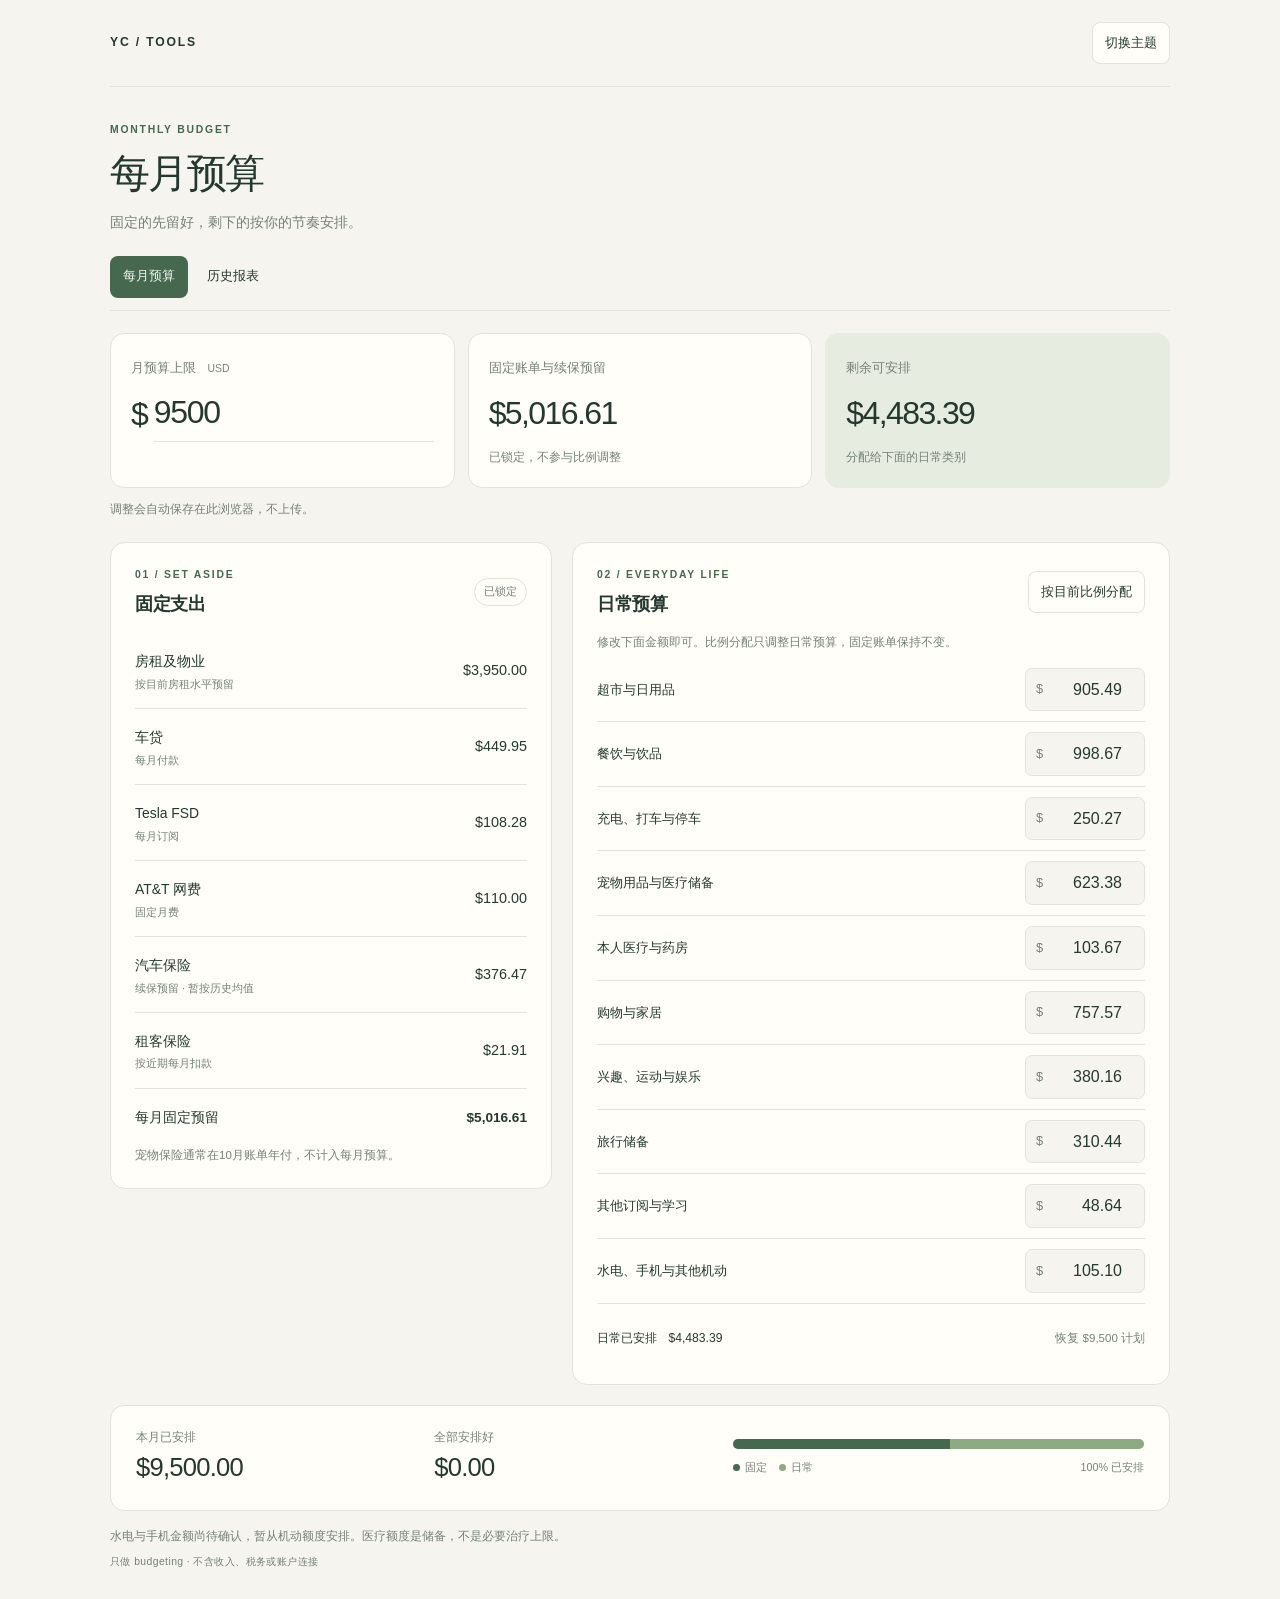
==== commit 7a82cb2b: "Remove monthly pet insurance reserve and add reconciled spending history charts" ====
--- a/budget/index.html
+++ b/budget/index.html
@@ -3,21 +3,32 @@
 <meta charset="utf-8"><meta name="viewport" content="width=device-width,initial-scale=1"><meta name="color-scheme" content="light dark">
 <meta http-equiv="Content-Security-Policy" content="default-src 'self'; connect-src 'none'; img-src 'self' data:; style-src 'self' 'unsafe-inline'; script-src 'self'; object-src 'none'; base-uri 'none'; form-action 'none'">
 <meta name="description" content="固定账单先留好，剩下的分给生活。简单的每月预算。">
-<title>每月预算 · YC</title><link rel="stylesheet" href="./styles.css?v=2"></head>
+<title>每月预算 · YC</title><link rel="stylesheet" href="./styles.css?v=3"></head>
 <body><main>
 <nav><a href="/">YC / TOOLS</a><button id="theme" type="button" aria-label="切换深浅主题">切换主题</button></nav>
-<header><p class="eyebrow">MONTHLY BUDGET</p><h1>每月预算</h1><p class="intro">固定的先留好，剩下的按你的节奏安排。</p></header>
+<header><p class="eyebrow">MONTHLY BUDGET</p><h1 id="page-title">每月预算</h1><p class="intro" id="page-intro">固定的先留好，剩下的按你的节奏安排。</p></header>
+<div class="view-tabs" role="tablist" aria-label="预算与历史"><button id="budget-tab" role="tab" aria-selected="true" aria-controls="budget-view" type="button">每月预算</button><button id="history-tab" role="tab" aria-selected="false" aria-controls="history-view" type="button">历史报表</button></div>
+<div id="budget-view" role="tabpanel" aria-labelledby="budget-tab">
 <section class="overview" aria-label="月度预算概览">
 <div class="metric"><label for="target">月预算上限 <span>USD</span></label><div class="target-input"><span>$</span><input id="target" type="number" min="0" max="1000000" step="50" value="9500" inputmode="decimal"></div></div>
-<div class="metric"><span class="metric-label">固定账单与续保预留</span><strong id="fixed-total">$5,352.82</strong><small>已锁定，不参与比例调整</small></div>
-<div class="metric accent"><span class="metric-label">剩余可安排</span><strong id="available">$4,147.18</strong><small>分配给下面的日常类别</small></div>
+<div class="metric"><span class="metric-label">固定账单与续保预留</span><strong id="fixed-total">$5,016.61</strong><small>已锁定，不参与比例调整</small></div>
+<div class="metric accent"><span class="metric-label">剩余可安排</span><strong id="available">$4,483.39</strong><small>分配给下面的日常类别</small></div>
 </section>
 <p id="message" class="message" aria-live="polite">调整会自动保存在此浏览器，不上传。</p>
 <div class="columns">
-<section class="panel fixed-panel"><div class="section-heading"><div><p class="eyebrow">01 / SET ASIDE</p><h2>固定支出</h2></div><span class="tag">已锁定</span></div><div id="fixed-list"></div><div class="fixed-total"><span>每月固定预留</span><strong id="fixed-bottom">$5,352.82</strong></div><p class="footnote">保险本期已付，这里留的是下次续保的钱，不是再付一次。房租按 $3,950 预留；车险周期尚未确认，先按历史均值预留。</p></section>
+<section class="panel fixed-panel"><div class="section-heading"><div><p class="eyebrow">01 / SET ASIDE</p><h2>固定支出</h2></div><span class="tag">已锁定</span></div><div id="fixed-list"></div><div class="fixed-total"><span>每月固定预留</span><strong id="fixed-bottom">$5,016.61</strong></div><p class="footnote">宠物保险通常在10月账单年付，不计入每月预算。</p></section>
 <section class="panel flexible-panel"><div class="section-heading"><div><p class="eyebrow">02 / EVERYDAY LIFE</p><h2>日常预算</h2></div><button id="distribute" type="button">按目前比例分配</button></div><p class="section-note">修改下面金额即可。比例分配只调整日常预算，固定账单保持不变。</p><div id="flex-list"></div><div class="allocation-footer"><span>日常已安排 <strong id="flex-total">—</strong></span><button id="reset" type="button" class="text-button">恢复 $9,500 计划</button></div></section>
 </div>
 <section class="bottom-summary" aria-live="polite"><div><span>本月已安排</span><strong id="assigned">$9,500</strong></div><div><span id="balance-label">未分配</span><strong id="balance">$0</strong></div><div class="usage"><div class="track" role="progressbar" aria-label="已安排预算占上限" aria-valuemin="0" aria-valuemax="100" id="usage-track"><span id="fixed-segment"></span><span id="flex-segment"></span></div><div class="legend"><span><i class="fixed-key"></i>固定</span><span><i class="flex-key"></i>日常</span><span id="usage-label">100% 已安排</span></div></div></section>
 <p id="warning" class="warning" role="alert" hidden></p>
+</div>
+<section id="history-view" role="tabpanel" aria-labelledby="history-tab" hidden>
+<div class="history-scope">仅 Robinhood 信用卡净消费，已扣退款、排除还款；不含房租等银行直付及其他信用卡消费。</div>
+<div class="history-metrics"><div><span>样本净消费</span><strong id="history-total">—</strong><small>2026年4月下旬至10月21日</small></div><div><span id="history-average-label">完整自然月均</span><strong id="history-average">—</strong><small id="history-average-note">—</small></div><div><span>10月宠物年保费</span><strong>$4,034.54</strong><small>保留真实支出，不从历史中删除</small></div></div>
+<section class="history-chart-section"><div class="section-heading"><div><p class="eyebrow">SPENDING OVER TIME</p><h2>每月消费趋势</h2></div><div class="period-switch" role="group" aria-label="历史统计口径"><button id="calendar-mode" aria-pressed="true" type="button">自然月</button><button id="statement-mode" aria-pressed="false" type="button">账单周期</button></div></div><div id="history-chart" class="history-chart"></div><p class="chart-note">浅色柱为不完整月份，不参与完整月均计算。点击月份可查看分类。</p></section>
+<p id="history-comparison" class="history-comparison"></p>
+<section class="history-category-section" id="history-detail"><div class="section-heading"><div><p class="eyebrow">WHERE IT WENT</p><h2>支出分类</h2></div><label class="month-filter">查看月份<select id="history-month" aria-label="查看历史分类月份"></select></label></div><p id="history-selected" class="section-note" aria-live="polite"></p><div id="history-categories"></div></section>
+<details class="history-source"><summary>月度明细与数据范围</summary><div class="history-table-wrap"><table><thead><tr><th>期间</th><th>新增消费</th><th>退款/调整</th><th>净消费</th></tr></thead><tbody id="history-table"></tbody></table></div><p>来源：Robinhood 2026年5月至10月六份账单，580条消费及退款记录。自然月按入账日拼接；账单周期跨月，不等于自然月。</p><p>4月仅含4/22–4/30，10月截至10/21。分类按商户推定，综合卖场可能含非食品。私人转账、银行直付及尚未匹配的 $3,980 课程不补造进图表。</p><p>10月保费仍保留在历史实际消费中；移除的是未来每月预留，并非历史已付金额。</p></details>
+</section>
 <footer><p>水电与手机金额尚待确认，暂从机动额度安排。医疗额度是储备，不是必要治疗上限。</p><span>只做 budgeting · 不含收入、税务或账户连接</span></footer>
-</main><script type="module" src="./app.mjs?v=2"></script></body></html>
+</main><script type="module" src="./app.mjs?v=3"></script></body></html>
--- a/budget/styles.css
+++ b/budget/styles.css
@@ -2,3 +2,5 @@
 :root[data-theme=dark]{color-scheme:dark;--bg:#101917;--surface:#17231f;--ink:#edf0e5;--muted:#a4b1a7;--line:#304138;--accent:#293e30;--green:#adccaa;--green-soft:#688d71;--red:#f0ac9d}
 *{box-sizing:border-box}body{margin:0;background:var(--bg);color:var(--ink);line-height:1.6}main{max-width:1120px;margin:auto;padding:0 30px}nav{display:flex;justify-content:space-between;align-items:center;border-bottom:1px solid var(--line);padding:22px 0}nav a{font-size:.76rem;letter-spacing:.15em;font-weight:600;color:inherit;text-decoration:none}button,input{font:inherit}button{border:1px solid var(--line);border-radius:8px;padding:8px 12px;background:var(--surface);color:var(--ink);min-height:42px;cursor:pointer;font-size:.8rem}button:hover{background:var(--accent)}:focus-visible{outline:3px solid var(--green);outline-offset:3px}header{padding:35px 0 22px}.eyebrow{font-size:.65rem;letter-spacing:.17em;font-weight:600;color:var(--green);margin:0 0 8px}h1{font-size:2.5rem;line-height:1.3;letter-spacing:-.04em;font-weight:500;margin:0 0 12px}.intro{font-size:.9rem;color:var(--muted);margin:0}h2{font-size:1.15rem;font-weight:600;letter-spacing:-.02em;margin:0}.overview{display:grid;grid-template-columns:repeat(3,minmax(0,1fr));gap:13px;margin-top:10px}.metric{background:var(--surface);border:1px solid var(--line);border-radius:14px;padding:20px}.metric-label,.metric label{font-size:.8rem;color:var(--muted)}.metric label span{font-size:.65rem;margin-left:8px}.metric strong{display:block;font-size:2rem;font-weight:500;letter-spacing:-.05em;margin:9px 0;font-variant-numeric:tabular-nums}.metric small{display:block;font-size:.72rem;color:var(--muted)}.metric.accent{background:var(--accent);border-color:transparent}.target-input{display:flex;align-items:center;gap:5px;margin-top:8px;font-size:2rem;font-weight:500}.target-input input{width:100%;min-width:0;border:0;border-bottom:1px solid var(--line);background:transparent;color:var(--ink);font-size:2rem;font-weight:500;letter-spacing:-.04em;padding:0 0 3px;border-radius:0;font-variant-numeric:tabular-nums}.message{min-height:24px;color:var(--muted);font-size:.73rem;margin:12px 0 18px}.columns{display:grid;grid-template-columns:.85fr 1.15fr;gap:20px;align-items:start}.panel{background:var(--surface);border:1px solid var(--line);border-radius:15px;padding:24px;min-width:0}.section-heading{display:flex;justify-content:space-between;align-items:center;gap:12px;margin-bottom:15px}.section-heading .eyebrow{margin-bottom:5px}.tag{font-size:.7rem;padding:4px 9px;border-radius:20px;border:1px solid var(--line);color:var(--muted)}.fixed-row{display:flex;justify-content:space-between;align-items:center;gap:14px;padding:15px 0;border-bottom:1px solid var(--line)}.fixed-name{font-size:.87rem}.fixed-note{display:block;font-size:.68rem;color:var(--muted);margin-top:2px}.fixed-amount{font-size:.9rem;font-weight:500;font-variant-numeric:tabular-nums;white-space:nowrap}.fixed-total{display:flex;justify-content:space-between;gap:10px;padding-top:18px;font-size:.85rem}.fixed-total strong{font-weight:600;font-variant-numeric:tabular-nums}.footnote{font-size:.72rem;color:var(--muted);margin:17px 0 0}.section-note{font-size:.73rem;color:var(--muted);margin:0 0 6px}.flex-row{display:grid;grid-template-columns:minmax(0,1fr) 120px;gap:12px;align-items:center;border-bottom:1px solid var(--line);padding:10px 0}.flex-row label{font-size:.84rem}.flex-input{display:flex;align-items:center;background:var(--bg);border:1px solid var(--line);border-radius:7px;padding-left:10px}.flex-input span{color:var(--muted);font-size:.8rem}.flex-input input{min-width:0;width:100%;font-size:1rem;padding:8px 7px;color:var(--ink);border:0;border-radius:7px;background:transparent;text-align:right;font-variant-numeric:tabular-nums}.flex-input:has([aria-invalid=true]){outline:2px solid var(--red)}.allocation-footer{display:flex;justify-content:space-between;align-items:center;gap:10px;margin-top:14px;font-size:.76rem}.allocation-footer strong{font-weight:500;margin-left:8px;font-variant-numeric:tabular-nums}.text-button{padding:5px 0;background:transparent;border:0;color:var(--muted);font-size:.72rem}.bottom-summary{display:grid;grid-template-columns:1fr 1fr 1.5fr;gap:24px;align-items:center;margin-top:20px;border:1px solid var(--line);border-radius:14px;background:var(--surface);padding:22px 25px}.bottom-summary>div>span{display:block;font-size:.75rem;color:var(--muted)}.bottom-summary strong{display:block;font-size:1.6rem;font-weight:500;letter-spacing:-.03em;font-variant-numeric:tabular-nums}.track{height:10px;display:flex;overflow:hidden;border-radius:12px;background:var(--line)}.track>span{height:100%}#fixed-segment{background:var(--green)}#flex-segment{background:var(--green-soft)}.legend{display:flex;gap:12px;margin-top:10px;font-size:.67rem;color:var(--muted);flex-wrap:wrap}.legend i{display:inline-block;width:7px;height:7px;border-radius:50%;margin-right:5px}.fixed-key{background:var(--green)}.flex-key{background:var(--green-soft)}#usage-label{margin-left:auto}.warning{font-size:.82rem;color:var(--red);padding:10px 0;margin:0}.negative{color:var(--red)}footer{color:var(--muted);font-size:.72rem;padding:16px 0 28px}footer p{margin:0 0 7px}footer>span{font-size:.65rem;letter-spacing:.04em}
 @media(max-width:760px){main{padding:0 17px}.columns{grid-template-columns:1fr}.overview{gap:8px}.metric{padding:15px 12px}.metric strong,.target-input,.target-input input{font-size:1.5rem}.metric-label,.metric label{font-size:.7rem}.metric small{font-size:.65rem}.panel{padding:20px}.bottom-summary{grid-template-columns:1fr 1fr;gap:15px;padding:18px}.usage{grid-column:1/-1}header{padding-top:26px}.section-heading{gap:7px}.section-heading button{font-size:.72rem;padding:7px 9px}}@media(max-width:380px){.overview{grid-template-columns:1fr 1fr}.metric:first-child{grid-column:1/-1}.flex-row{grid-template-columns:minmax(0,1fr) 105px}.allocation-footer{align-items:start;flex-direction:column}.metric strong{font-size:1.4rem}}@media(prefers-reduced-motion:reduce){*{scroll-behavior:auto!important}}
+[hidden]{display:none!important}.view-tabs{display:flex;gap:6px;border-bottom:1px solid var(--line);margin:0 0 22px;padding-bottom:12px}.view-tabs button{background:transparent;border-color:transparent}.view-tabs button[aria-selected=true]{background:var(--green);color:var(--bg)}.history-scope{font-size:.8rem;color:var(--muted);margin-bottom:18px}.history-metrics{display:grid;grid-template-columns:repeat(3,minmax(0,1fr));gap:22px;padding:18px 0 24px;border-bottom:1px solid var(--line)}.history-metrics span,.history-metrics small{display:block;color:var(--muted);font-size:.73rem}.history-metrics strong{display:block;font-size:1.8rem;font-weight:500;letter-spacing:-.04em;font-variant-numeric:tabular-nums;margin:5px 0}.history-chart-section,.history-category-section{padding-top:28px}.period-switch{display:flex;gap:4px}.period-switch button{font-size:.75rem;padding:7px 10px;background:transparent}.period-switch button[aria-pressed=true]{background:var(--accent);border-color:var(--green)}.history-chart{width:100%;min-height:285px}.history-chart svg{display:block;max-width:100%;overflow:visible}.history-grid{stroke:var(--line);stroke-width:1}.axis-label,.value-label,.partial-label{fill:var(--ink);font-size:12px;font-family:inherit}.partial-label{fill:var(--muted);font-size:11px}.history-bar{fill:var(--green)}.history-bar.partial{opacity:.4}.history-bar.selected{fill:var(--green-soft)}.history-chart a:focus-visible{outline:2px solid var(--green);outline-offset:2px}.chart-note{font-size:.72rem;color:var(--muted);margin-top:10px}.history-comparison{padding:14px 17px;background:var(--accent);border-radius:8px;font-size:.82rem;margin:24px 0 0}.month-filter{display:flex;gap:8px;align-items:center;color:var(--muted);font-size:.72rem}.month-filter select{font:inherit;font-size:.8rem;padding:8px;border:1px solid var(--line);background:var(--surface);color:var(--ink);border-radius:7px;min-height:42px}.history-category-row{margin:16px 0}.category-labels{display:flex;gap:15px;justify-content:space-between;font-size:.8rem;margin-bottom:6px}.category-labels span:last-child{font-variant-numeric:tabular-nums;white-space:nowrap;color:var(--muted)}.category-track{height:9px;background:var(--line);border-radius:5px;overflow:hidden}.category-bar{display:block;height:100%;background:var(--green-soft)}.category-bar.annual{background:var(--green)}.category-bar.credit{background:var(--muted)}.history-source{border-top:1px solid var(--line);padding:18px 0;margin-top:26px;font-size:.76rem;color:var(--muted)}.history-source summary{cursor:pointer;color:var(--ink);padding:5px 0}.history-table-wrap{overflow-x:auto}.history-source table{border-collapse:collapse;width:100%;font-size:.76rem;font-variant-numeric:tabular-nums;margin-top:12px}.history-source td,.history-source th{padding:10px 8px;border-bottom:1px solid var(--line);text-align:right;white-space:nowrap}.history-source td:first-child,.history-source th:first-child{text-align:left}.history-source th{font-weight:500}.history-source p{margin:12px 0 0}
+@media(max-width:680px){.history-metrics{grid-template-columns:1fr 1fr;gap:20px}.history-metrics>div:last-child{grid-column:1/-1}.history-metrics strong{font-size:1.55rem}.history-chart-section .section-heading,.history-category-section .section-heading{flex-wrap:wrap;gap:16px}.category-labels{font-size:.76rem}.category-labels span:last-child{font-size:.71rem}.month-filter select{font-size:1rem}.history-chart svg .value-label{font-size:11px}}
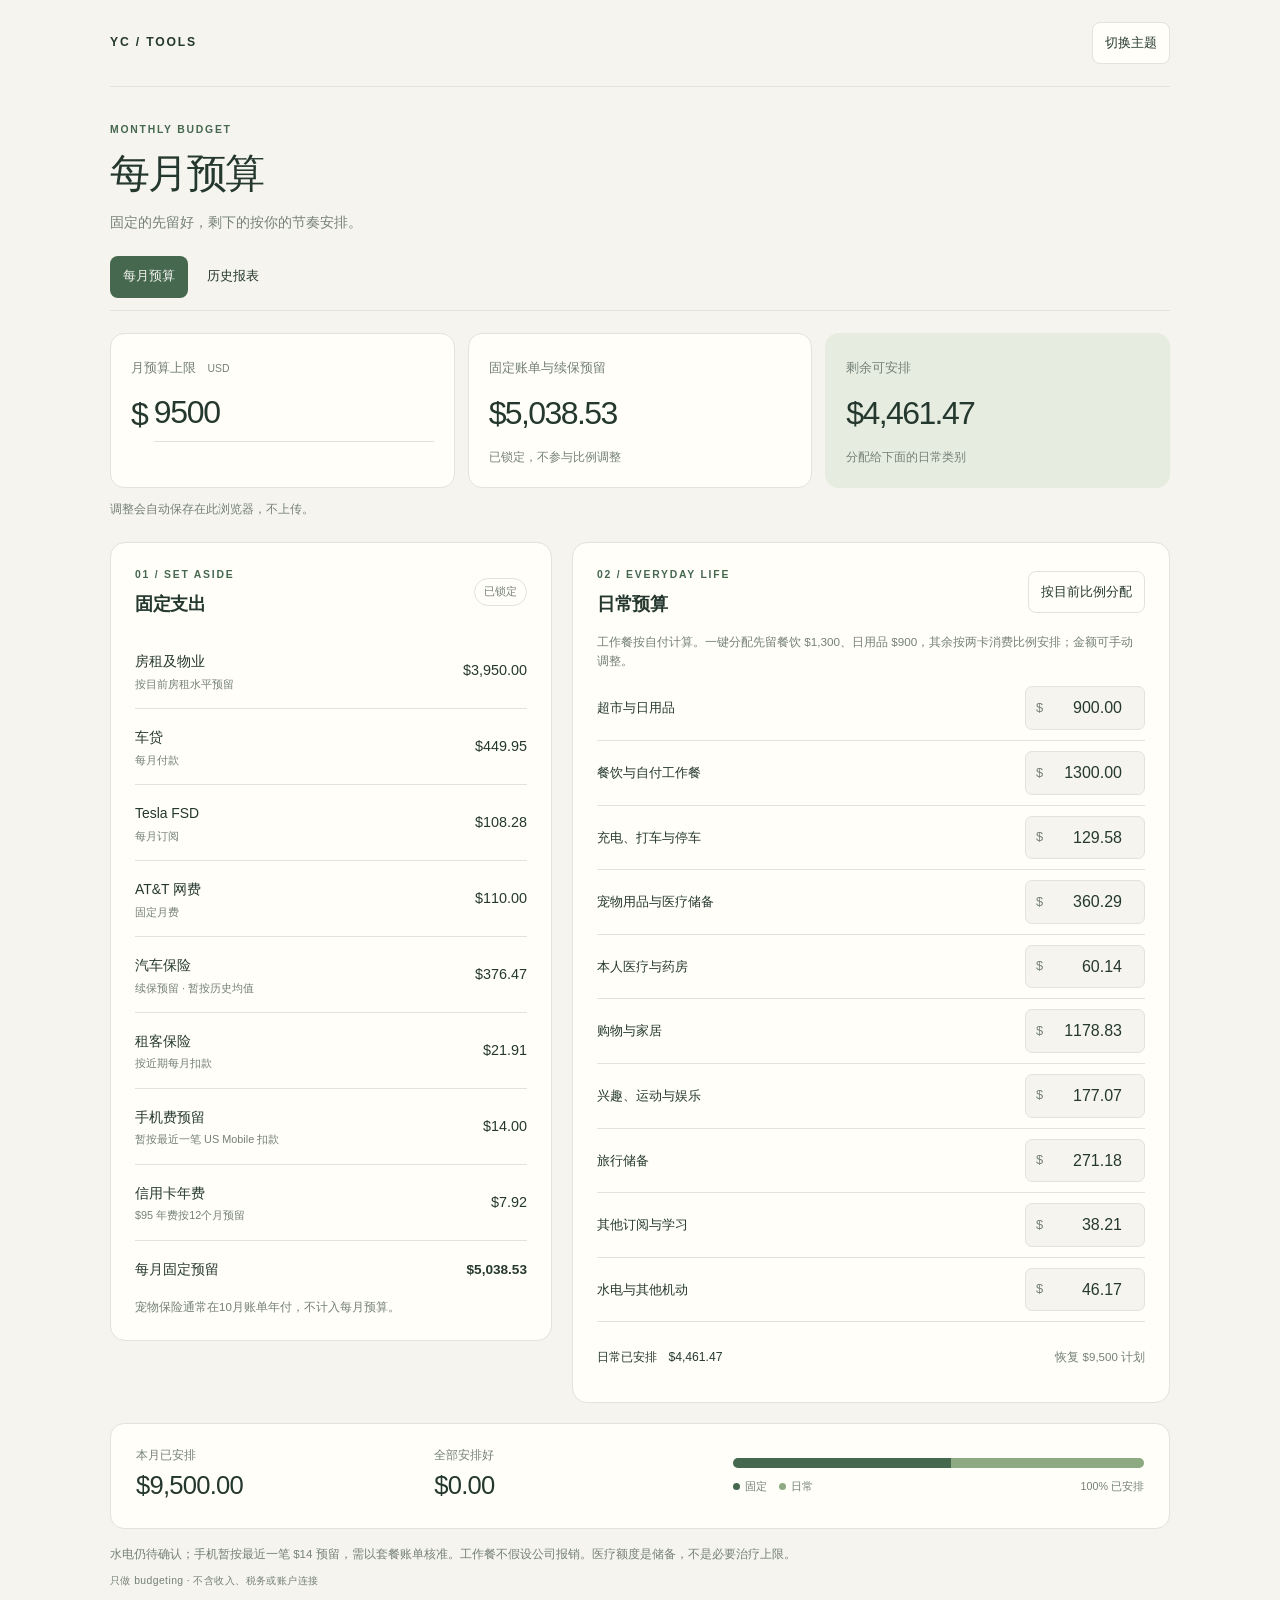
==== commit 61b43720: "Include reconciled Chase spending and preserve self-paid meal budgets" ====
--- a/budget/index.html
+++ b/budget/index.html
@@ -3,7 +3,7 @@
 <meta charset="utf-8"><meta name="viewport" content="width=device-width,initial-scale=1"><meta name="color-scheme" content="light dark">
 <meta http-equiv="Content-Security-Policy" content="default-src 'self'; connect-src 'none'; img-src 'self' data:; style-src 'self' 'unsafe-inline'; script-src 'self'; object-src 'none'; base-uri 'none'; form-action 'none'">
 <meta name="description" content="固定账单先留好，剩下的分给生活。简单的每月预算。">
-<title>每月预算 · YC</title><link rel="stylesheet" href="./styles.css?v=3"></head>
+<title>每月预算 · YC</title><link rel="stylesheet" href="./styles.css?v=4"></head>
 <body><main>
 <nav><a href="/">YC / TOOLS</a><button id="theme" type="button" aria-label="切换深浅主题">切换主题</button></nav>
 <header><p class="eyebrow">MONTHLY BUDGET</p><h1 id="page-title">每月预算</h1><p class="intro" id="page-intro">固定的先留好，剩下的按你的节奏安排。</p></header>
@@ -11,24 +11,25 @@
 <div id="budget-view" role="tabpanel" aria-labelledby="budget-tab">
 <section class="overview" aria-label="月度预算概览">
 <div class="metric"><label for="target">月预算上限 <span>USD</span></label><div class="target-input"><span>$</span><input id="target" type="number" min="0" max="1000000" step="50" value="9500" inputmode="decimal"></div></div>
-<div class="metric"><span class="metric-label">固定账单与续保预留</span><strong id="fixed-total">$5,016.61</strong><small>已锁定，不参与比例调整</small></div>
-<div class="metric accent"><span class="metric-label">剩余可安排</span><strong id="available">$4,483.39</strong><small>分配给下面的日常类别</small></div>
+<div class="metric"><span class="metric-label">固定账单与续保预留</span><strong id="fixed-total">$5,038.53</strong><small>已锁定，不参与比例调整</small></div>
+<div class="metric accent"><span class="metric-label">剩余可安排</span><strong id="available">$4,461.47</strong><small>分配给下面的日常类别</small></div>
 </section>
 <p id="message" class="message" aria-live="polite">调整会自动保存在此浏览器，不上传。</p>
 <div class="columns">
-<section class="panel fixed-panel"><div class="section-heading"><div><p class="eyebrow">01 / SET ASIDE</p><h2>固定支出</h2></div><span class="tag">已锁定</span></div><div id="fixed-list"></div><div class="fixed-total"><span>每月固定预留</span><strong id="fixed-bottom">$5,016.61</strong></div><p class="footnote">宠物保险通常在10月账单年付，不计入每月预算。</p></section>
-<section class="panel flexible-panel"><div class="section-heading"><div><p class="eyebrow">02 / EVERYDAY LIFE</p><h2>日常预算</h2></div><button id="distribute" type="button">按目前比例分配</button></div><p class="section-note">修改下面金额即可。比例分配只调整日常预算，固定账单保持不变。</p><div id="flex-list"></div><div class="allocation-footer"><span>日常已安排 <strong id="flex-total">—</strong></span><button id="reset" type="button" class="text-button">恢复 $9,500 计划</button></div></section>
+<section class="panel fixed-panel"><div class="section-heading"><div><p class="eyebrow">01 / SET ASIDE</p><h2>固定支出</h2></div><span class="tag">已锁定</span></div><div id="fixed-list"></div><div class="fixed-total"><span>每月固定预留</span><strong id="fixed-bottom">$5,038.53</strong></div><p class="footnote">宠物保险通常在10月账单年付，不计入每月预算。</p></section>
+<section class="panel flexible-panel"><div class="section-heading"><div><p class="eyebrow">02 / EVERYDAY LIFE</p><h2>日常预算</h2></div><button id="distribute" type="button">按目前比例分配</button></div><p class="section-note">工作餐按自付计算。一键分配先留餐饮 $1,300、日用品 $900，其余按两卡消费比例安排；金额可手动调整。</p><div id="flex-list"></div><div class="allocation-footer"><span>日常已安排 <strong id="flex-total">—</strong></span><button id="reset" type="button" class="text-button">恢复 $9,500 计划</button></div></section>
 </div>
 <section class="bottom-summary" aria-live="polite"><div><span>本月已安排</span><strong id="assigned">$9,500</strong></div><div><span id="balance-label">未分配</span><strong id="balance">$0</strong></div><div class="usage"><div class="track" role="progressbar" aria-label="已安排预算占上限" aria-valuemin="0" aria-valuemax="100" id="usage-track"><span id="fixed-segment"></span><span id="flex-segment"></span></div><div class="legend"><span><i class="fixed-key"></i>固定</span><span><i class="flex-key"></i>日常</span><span id="usage-label">100% 已安排</span></div></div></section>
 <p id="warning" class="warning" role="alert" hidden></p>
 </div>
 <section id="history-view" role="tabpanel" aria-labelledby="history-tab" hidden>
-<div class="history-scope">仅 Robinhood 信用卡净消费，已扣退款、排除还款；不含房租等银行直付及其他信用卡消费。</div>
-<div class="history-metrics"><div><span>样本净消费</span><strong id="history-total">—</strong><small>2026年4月下旬至10月21日</small></div><div><span id="history-average-label">完整自然月均</span><strong id="history-average">—</strong><small id="history-average-note">—</small></div><div><span>10月宠物年保费</span><strong>$4,034.54</strong><small>保留真实支出，不从历史中删除</small></div></div>
-<section class="history-chart-section"><div class="section-heading"><div><p class="eyebrow">SPENDING OVER TIME</p><h2>每月消费趋势</h2></div><div class="period-switch" role="group" aria-label="历史统计口径"><button id="calendar-mode" aria-pressed="true" type="button">自然月</button><button id="statement-mode" aria-pressed="false" type="button">账单周期</button></div></div><div id="history-chart" class="history-chart"></div><p class="chart-note">浅色柱为不完整月份，不参与完整月均计算。点击月份可查看分类。</p></section>
+<div class="history-scope">Robinhood + Chase 3333 两张主卡净消费，已扣退款、排除还款；不含房租等银行直付及其他零星卡片。</div>
+<div class="history-filter"><label for="history-card">卡片范围</label><select id="history-card"><option value="combined">两张主卡合计</option><option value="robinhood">Robinhood</option><option value="chase">Chase 3333</option></select><span id="history-scope-note"></span></div>
+<div class="history-metrics"><div><span>样本净消费</span><strong id="history-total">—</strong><small><span id="history-period">2026年3月至10月</span></small></div><div><span id="history-average-label">完整自然月均</span><strong id="history-average">—</strong><small id="history-average-note">—</small></div><div id="history-pet-metric"><span>10月宠物年保费</span><strong>$4,034.54</strong><small>Robinhood已付保费，保留在真实历史中</small></div></div>
+<section class="history-chart-section"><div class="section-heading"><div><p class="eyebrow">SPENDING OVER TIME</p><h2>每月消费趋势</h2></div><div class="period-switch" role="group" aria-label="历史统计口径"><button id="calendar-mode" aria-pressed="true" type="button">自然月</button><button id="statement-mode" aria-pressed="false" type="button">账单周期</button></div></div><div id="history-chart" class="history-chart"></div><div class="history-card-legend" id="history-card-legend"><span><i class="rh-key"></i>Robinhood</span><span><i class="chase-key"></i>Chase 3333</span></div><p class="chart-note">浅色柱为不完整月份，不参与完整月均计算。点击月份可查看分类。</p></section>
 <p id="history-comparison" class="history-comparison"></p>
 <section class="history-category-section" id="history-detail"><div class="section-heading"><div><p class="eyebrow">WHERE IT WENT</p><h2>支出分类</h2></div><label class="month-filter">查看月份<select id="history-month" aria-label="查看历史分类月份"></select></label></div><p id="history-selected" class="section-note" aria-live="polite"></p><div id="history-categories"></div></section>
-<details class="history-source"><summary>月度明细与数据范围</summary><div class="history-table-wrap"><table><thead><tr><th>期间</th><th>新增消费</th><th>退款/调整</th><th>净消费</th></tr></thead><tbody id="history-table"></tbody></table></div><p>来源：Robinhood 2026年5月至10月六份账单，580条消费及退款记录。自然月按入账日拼接；账单周期跨月，不等于自然月。</p><p>4月仅含4/22–4/30，10月截至10/21。分类按商户推定，综合卖场可能含非食品。私人转账、银行直付及尚未匹配的 $3,980 课程不补造进图表。</p><p>10月保费仍保留在历史实际消费中；移除的是未来每月预留，并非历史已付金额。</p></details>
+<details class="history-source"><summary>月度明细与数据范围</summary><div class="history-table-wrap"><table><thead><tr><th>期间</th><th>Robinhood净额</th><th>Chase净额</th><th>新增消费</th><th>退款/调整</th><th>净消费</th></tr></thead><tbody id="history-table"></tbody></table></div><p>来源：Robinhood六份账单580条消费/退款，加Chase CSV的121条消费、退款与年费记录。两卡9笔Chase还款与6笔Robinhood还款均排除。自然月按入账日拼接；账单周期只适用于Robinhood月结单。</p><p>共同完整自然月为5–9月；3月仅Chase、4月Robinhood不完整。Robinhood截至10/21，Chase CSV最新记录10/20。分类按商户或CSV推定，综合卖场可能含非食品。私人转账、银行直付及未匹配课程不补造进图表。</p><p>10月保费仍保留在历史实际消费中；移除的是未来每月预留，并非历史已付金额。</p></details>
 </section>
-<footer><p>水电与手机金额尚待确认，暂从机动额度安排。医疗额度是储备，不是必要治疗上限。</p><span>只做 budgeting · 不含收入、税务或账户连接</span></footer>
-</main><script type="module" src="./app.mjs?v=3"></script></body></html>
+<footer><p>水电仍待确认；手机暂按最近一笔 $14 预留，需以套餐账单核准。工作餐不假设公司报销。医疗额度是储备，不是必要治疗上限。</p><span>只做 budgeting · 不含收入、税务或账户连接</span></footer>
+</main><script type="module" src="./app.mjs?v=4"></script></body></html>
--- a/budget/styles.css
+++ b/budget/styles.css
@@ -4,3 +4,4 @@
 @media(max-width:760px){main{padding:0 17px}.columns{grid-template-columns:1fr}.overview{gap:8px}.metric{padding:15px 12px}.metric strong,.target-input,.target-input input{font-size:1.5rem}.metric-label,.metric label{font-size:.7rem}.metric small{font-size:.65rem}.panel{padding:20px}.bottom-summary{grid-template-columns:1fr 1fr;gap:15px;padding:18px}.usage{grid-column:1/-1}header{padding-top:26px}.section-heading{gap:7px}.section-heading button{font-size:.72rem;padding:7px 9px}}@media(max-width:380px){.overview{grid-template-columns:1fr 1fr}.metric:first-child{grid-column:1/-1}.flex-row{grid-template-columns:minmax(0,1fr) 105px}.allocation-footer{align-items:start;flex-direction:column}.metric strong{font-size:1.4rem}}@media(prefers-reduced-motion:reduce){*{scroll-behavior:auto!important}}
 [hidden]{display:none!important}.view-tabs{display:flex;gap:6px;border-bottom:1px solid var(--line);margin:0 0 22px;padding-bottom:12px}.view-tabs button{background:transparent;border-color:transparent}.view-tabs button[aria-selected=true]{background:var(--green);color:var(--bg)}.history-scope{font-size:.8rem;color:var(--muted);margin-bottom:18px}.history-metrics{display:grid;grid-template-columns:repeat(3,minmax(0,1fr));gap:22px;padding:18px 0 24px;border-bottom:1px solid var(--line)}.history-metrics span,.history-metrics small{display:block;color:var(--muted);font-size:.73rem}.history-metrics strong{display:block;font-size:1.8rem;font-weight:500;letter-spacing:-.04em;font-variant-numeric:tabular-nums;margin:5px 0}.history-chart-section,.history-category-section{padding-top:28px}.period-switch{display:flex;gap:4px}.period-switch button{font-size:.75rem;padding:7px 10px;background:transparent}.period-switch button[aria-pressed=true]{background:var(--accent);border-color:var(--green)}.history-chart{width:100%;min-height:285px}.history-chart svg{display:block;max-width:100%;overflow:visible}.history-grid{stroke:var(--line);stroke-width:1}.axis-label,.value-label,.partial-label{fill:var(--ink);font-size:12px;font-family:inherit}.partial-label{fill:var(--muted);font-size:11px}.history-bar{fill:var(--green)}.history-bar.partial{opacity:.4}.history-bar.selected{fill:var(--green-soft)}.history-chart a:focus-visible{outline:2px solid var(--green);outline-offset:2px}.chart-note{font-size:.72rem;color:var(--muted);margin-top:10px}.history-comparison{padding:14px 17px;background:var(--accent);border-radius:8px;font-size:.82rem;margin:24px 0 0}.month-filter{display:flex;gap:8px;align-items:center;color:var(--muted);font-size:.72rem}.month-filter select{font:inherit;font-size:.8rem;padding:8px;border:1px solid var(--line);background:var(--surface);color:var(--ink);border-radius:7px;min-height:42px}.history-category-row{margin:16px 0}.category-labels{display:flex;gap:15px;justify-content:space-between;font-size:.8rem;margin-bottom:6px}.category-labels span:last-child{font-variant-numeric:tabular-nums;white-space:nowrap;color:var(--muted)}.category-track{height:9px;background:var(--line);border-radius:5px;overflow:hidden}.category-bar{display:block;height:100%;background:var(--green-soft)}.category-bar.annual{background:var(--green)}.category-bar.credit{background:var(--muted)}.history-source{border-top:1px solid var(--line);padding:18px 0;margin-top:26px;font-size:.76rem;color:var(--muted)}.history-source summary{cursor:pointer;color:var(--ink);padding:5px 0}.history-table-wrap{overflow-x:auto}.history-source table{border-collapse:collapse;width:100%;font-size:.76rem;font-variant-numeric:tabular-nums;margin-top:12px}.history-source td,.history-source th{padding:10px 8px;border-bottom:1px solid var(--line);text-align:right;white-space:nowrap}.history-source td:first-child,.history-source th:first-child{text-align:left}.history-source th{font-weight:500}.history-source p{margin:12px 0 0}
 @media(max-width:680px){.history-metrics{grid-template-columns:1fr 1fr;gap:20px}.history-metrics>div:last-child{grid-column:1/-1}.history-metrics strong{font-size:1.55rem}.history-chart-section .section-heading,.history-category-section .section-heading{flex-wrap:wrap;gap:16px}.category-labels{font-size:.76rem}.category-labels span:last-child{font-size:.71rem}.month-filter select{font-size:1rem}.history-chart svg .value-label{font-size:11px}}
+.history-filter{display:flex;gap:12px;align-items:center;flex-wrap:wrap;margin:12px 0 22px}.history-filter label{font-size:.76rem;color:var(--muted)}.history-filter select{font:inherit;font-size:.85rem;padding:8px 12px;border:1px solid var(--line);border-radius:7px;background:var(--surface);color:var(--ink);min-height:42px}.history-filter span{font-size:.72rem;color:var(--muted)}.history-card-legend{display:flex;gap:20px;font-size:.75rem;margin:6px 0 10px}.history-card-legend i{display:inline-block;width:9px;height:9px;margin-right:7px;border-radius:2px}.rh-key,.history-bar.card-robinhood{background:var(--green);fill:var(--green)}.chase-key,.history-bar.card-chase{background:var(--green-soft);fill:var(--green-soft)}button:disabled{opacity:.45;cursor:not-allowed}
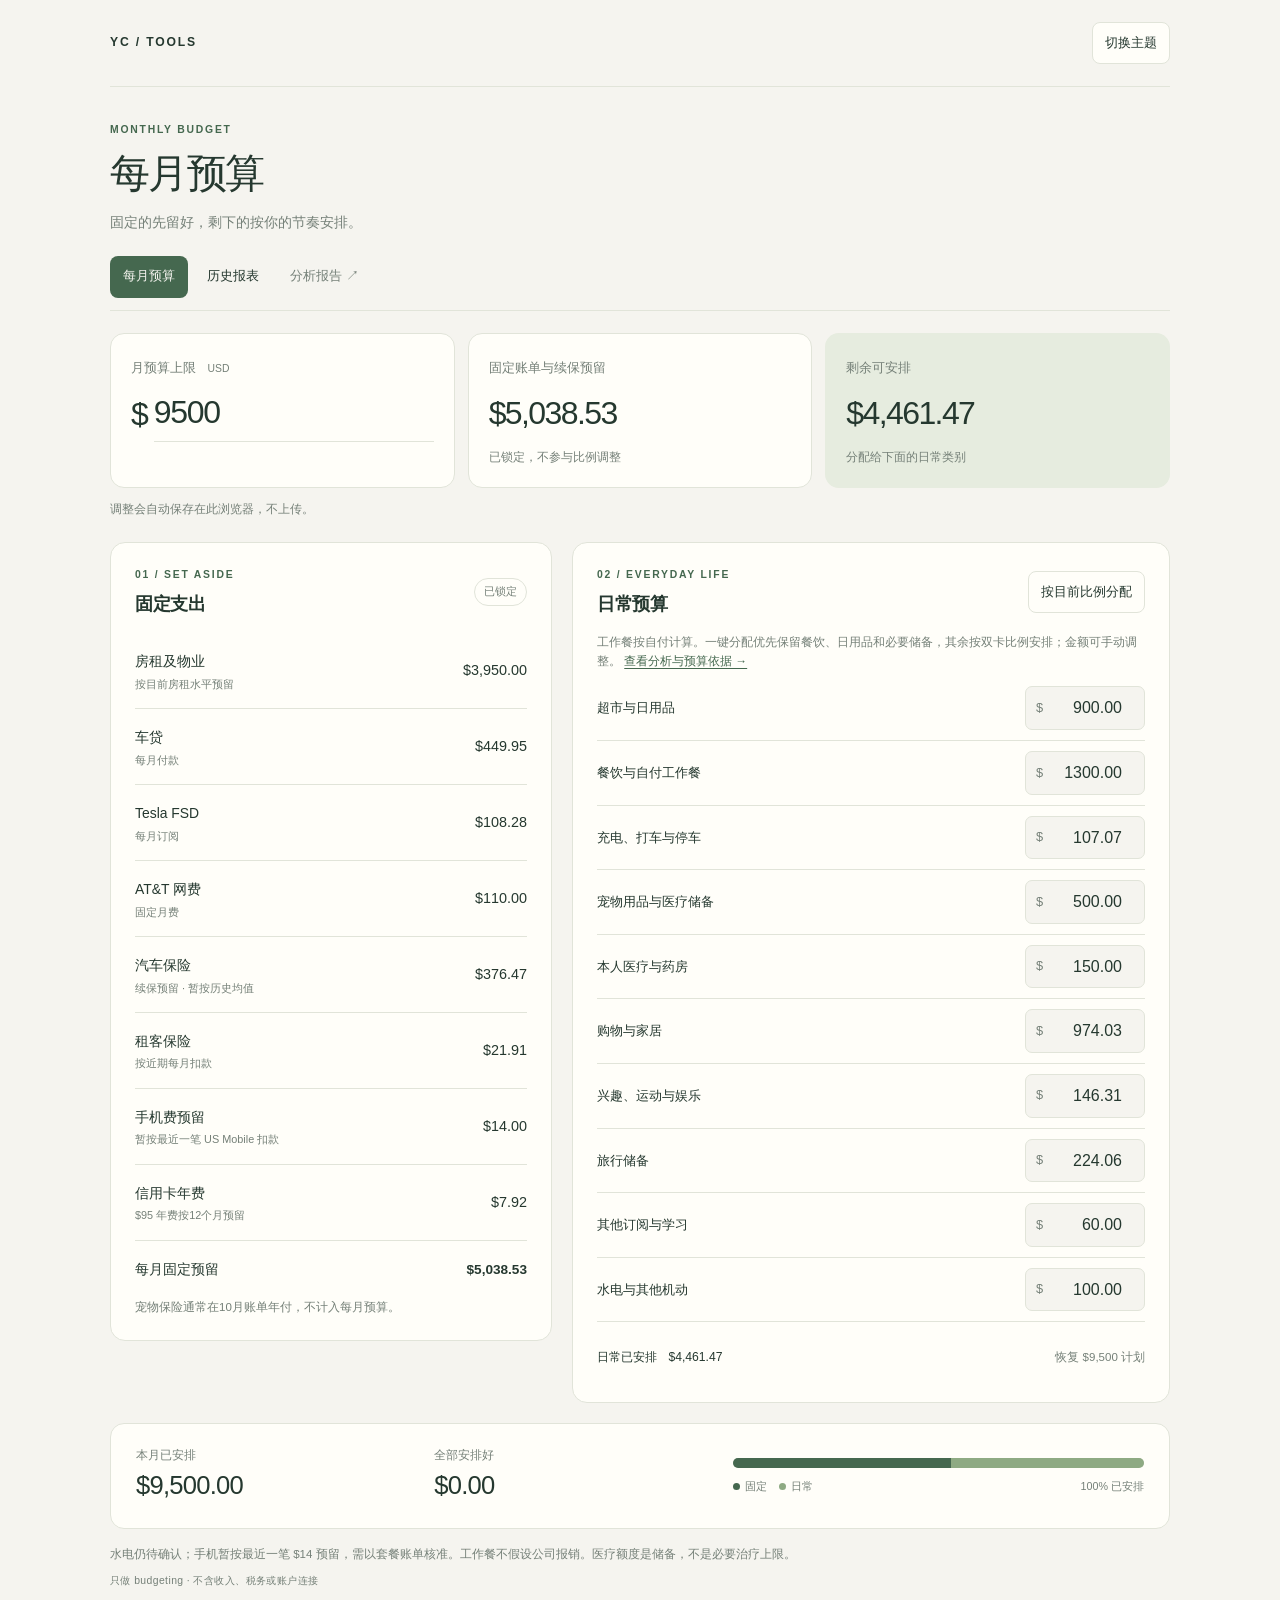
==== commit 69fe0565: "Publish household spending analysis and refine protected budget allocations" ====
--- a/budget/index.html
+++ b/budget/index.html
@@ -3,11 +3,11 @@
 <meta charset="utf-8"><meta name="viewport" content="width=device-width,initial-scale=1"><meta name="color-scheme" content="light dark">
 <meta http-equiv="Content-Security-Policy" content="default-src 'self'; connect-src 'none'; img-src 'self' data:; style-src 'self' 'unsafe-inline'; script-src 'self'; object-src 'none'; base-uri 'none'; form-action 'none'">
 <meta name="description" content="固定账单先留好，剩下的分给生活。简单的每月预算。">
-<title>每月预算 · YC</title><link rel="stylesheet" href="./styles.css?v=4"></head>
+<title>每月预算 · YC</title><link rel="stylesheet" href="./styles.css?v=5"></head>
 <body><main>
 <nav><a href="/">YC / TOOLS</a><button id="theme" type="button" aria-label="切换深浅主题">切换主题</button></nav>
 <header><p class="eyebrow">MONTHLY BUDGET</p><h1 id="page-title">每月预算</h1><p class="intro" id="page-intro">固定的先留好，剩下的按你的节奏安排。</p></header>
-<div class="view-tabs" role="tablist" aria-label="预算与历史"><button id="budget-tab" role="tab" aria-selected="true" aria-controls="budget-view" type="button">每月预算</button><button id="history-tab" role="tab" aria-selected="false" aria-controls="history-view" type="button">历史报表</button></div>
+<div class="view-tabs" role="tablist" aria-label="预算与历史"><button id="budget-tab" role="tab" aria-selected="true" aria-controls="budget-view" type="button">每月预算</button><button id="history-tab" role="tab" aria-selected="false" aria-controls="history-view" type="button">历史报表</button><a class="report-link" href="./analysis/">分析报告 ↗</a></div>
 <div id="budget-view" role="tabpanel" aria-labelledby="budget-tab">
 <section class="overview" aria-label="月度预算概览">
 <div class="metric"><label for="target">月预算上限 <span>USD</span></label><div class="target-input"><span>$</span><input id="target" type="number" min="0" max="1000000" step="50" value="9500" inputmode="decimal"></div></div>
@@ -17,7 +17,7 @@
 <p id="message" class="message" aria-live="polite">调整会自动保存在此浏览器，不上传。</p>
 <div class="columns">
 <section class="panel fixed-panel"><div class="section-heading"><div><p class="eyebrow">01 / SET ASIDE</p><h2>固定支出</h2></div><span class="tag">已锁定</span></div><div id="fixed-list"></div><div class="fixed-total"><span>每月固定预留</span><strong id="fixed-bottom">$5,038.53</strong></div><p class="footnote">宠物保险通常在10月账单年付，不计入每月预算。</p></section>
-<section class="panel flexible-panel"><div class="section-heading"><div><p class="eyebrow">02 / EVERYDAY LIFE</p><h2>日常预算</h2></div><button id="distribute" type="button">按目前比例分配</button></div><p class="section-note">工作餐按自付计算。一键分配先留餐饮 $1,300、日用品 $900，其余按两卡消费比例安排；金额可手动调整。</p><div id="flex-list"></div><div class="allocation-footer"><span>日常已安排 <strong id="flex-total">—</strong></span><button id="reset" type="button" class="text-button">恢复 $9,500 计划</button></div></section>
+<section class="panel flexible-panel"><div class="section-heading"><div><p class="eyebrow">02 / EVERYDAY LIFE</p><h2>日常预算</h2></div><button id="distribute" type="button">按目前比例分配</button></div><p class="section-note">工作餐按自付计算。一键分配优先保留餐饮、日用品和必要储备，其余按双卡比例安排；金额可手动调整。 <a href="./analysis/">查看分析与预算依据 →</a></p><div id="flex-list"></div><div class="allocation-footer"><span>日常已安排 <strong id="flex-total">—</strong></span><button id="reset" type="button" class="text-button">恢复 $9,500 计划</button></div></section>
 </div>
 <section class="bottom-summary" aria-live="polite"><div><span>本月已安排</span><strong id="assigned">$9,500</strong></div><div><span id="balance-label">未分配</span><strong id="balance">$0</strong></div><div class="usage"><div class="track" role="progressbar" aria-label="已安排预算占上限" aria-valuemin="0" aria-valuemax="100" id="usage-track"><span id="fixed-segment"></span><span id="flex-segment"></span></div><div class="legend"><span><i class="fixed-key"></i>固定</span><span><i class="flex-key"></i>日常</span><span id="usage-label">100% 已安排</span></div></div></section>
 <p id="warning" class="warning" role="alert" hidden></p>
@@ -32,4 +32,4 @@
 <details class="history-source"><summary>月度明细与数据范围</summary><div class="history-table-wrap"><table><thead><tr><th>期间</th><th>Robinhood净额</th><th>Chase净额</th><th>新增消费</th><th>退款/调整</th><th>净消费</th></tr></thead><tbody id="history-table"></tbody></table></div><p>来源：Robinhood六份账单580条消费/退款，加Chase CSV的121条消费、退款与年费记录。两卡9笔Chase还款与6笔Robinhood还款均排除。自然月按入账日拼接；账单周期只适用于Robinhood月结单。</p><p>共同完整自然月为5–9月；3月仅Chase、4月Robinhood不完整。Robinhood截至10/21，Chase CSV最新记录10/20。分类按商户或CSV推定，综合卖场可能含非食品。私人转账、银行直付及未匹配课程不补造进图表。</p><p>10月保费仍保留在历史实际消费中；移除的是未来每月预留，并非历史已付金额。</p></details>
 </section>
 <footer><p>水电仍待确认；手机暂按最近一笔 $14 预留，需以套餐账单核准。工作餐不假设公司报销。医疗额度是储备，不是必要治疗上限。</p><span>只做 budgeting · 不含收入、税务或账户连接</span></footer>
-</main><script type="module" src="./app.mjs?v=4"></script></body></html>
+</main><script type="module" src="./app.mjs?v=5"></script></body></html>
--- a/budget/styles.css
+++ b/budget/styles.css
@@ -5,3 +5,4 @@
 [hidden]{display:none!important}.view-tabs{display:flex;gap:6px;border-bottom:1px solid var(--line);margin:0 0 22px;padding-bottom:12px}.view-tabs button{background:transparent;border-color:transparent}.view-tabs button[aria-selected=true]{background:var(--green);color:var(--bg)}.history-scope{font-size:.8rem;color:var(--muted);margin-bottom:18px}.history-metrics{display:grid;grid-template-columns:repeat(3,minmax(0,1fr));gap:22px;padding:18px 0 24px;border-bottom:1px solid var(--line)}.history-metrics span,.history-metrics small{display:block;color:var(--muted);font-size:.73rem}.history-metrics strong{display:block;font-size:1.8rem;font-weight:500;letter-spacing:-.04em;font-variant-numeric:tabular-nums;margin:5px 0}.history-chart-section,.history-category-section{padding-top:28px}.period-switch{display:flex;gap:4px}.period-switch button{font-size:.75rem;padding:7px 10px;background:transparent}.period-switch button[aria-pressed=true]{background:var(--accent);border-color:var(--green)}.history-chart{width:100%;min-height:285px}.history-chart svg{display:block;max-width:100%;overflow:visible}.history-grid{stroke:var(--line);stroke-width:1}.axis-label,.value-label,.partial-label{fill:var(--ink);font-size:12px;font-family:inherit}.partial-label{fill:var(--muted);font-size:11px}.history-bar{fill:var(--green)}.history-bar.partial{opacity:.4}.history-bar.selected{fill:var(--green-soft)}.history-chart a:focus-visible{outline:2px solid var(--green);outline-offset:2px}.chart-note{font-size:.72rem;color:var(--muted);margin-top:10px}.history-comparison{padding:14px 17px;background:var(--accent);border-radius:8px;font-size:.82rem;margin:24px 0 0}.month-filter{display:flex;gap:8px;align-items:center;color:var(--muted);font-size:.72rem}.month-filter select{font:inherit;font-size:.8rem;padding:8px;border:1px solid var(--line);background:var(--surface);color:var(--ink);border-radius:7px;min-height:42px}.history-category-row{margin:16px 0}.category-labels{display:flex;gap:15px;justify-content:space-between;font-size:.8rem;margin-bottom:6px}.category-labels span:last-child{font-variant-numeric:tabular-nums;white-space:nowrap;color:var(--muted)}.category-track{height:9px;background:var(--line);border-radius:5px;overflow:hidden}.category-bar{display:block;height:100%;background:var(--green-soft)}.category-bar.annual{background:var(--green)}.category-bar.credit{background:var(--muted)}.history-source{border-top:1px solid var(--line);padding:18px 0;margin-top:26px;font-size:.76rem;color:var(--muted)}.history-source summary{cursor:pointer;color:var(--ink);padding:5px 0}.history-table-wrap{overflow-x:auto}.history-source table{border-collapse:collapse;width:100%;font-size:.76rem;font-variant-numeric:tabular-nums;margin-top:12px}.history-source td,.history-source th{padding:10px 8px;border-bottom:1px solid var(--line);text-align:right;white-space:nowrap}.history-source td:first-child,.history-source th:first-child{text-align:left}.history-source th{font-weight:500}.history-source p{margin:12px 0 0}
 @media(max-width:680px){.history-metrics{grid-template-columns:1fr 1fr;gap:20px}.history-metrics>div:last-child{grid-column:1/-1}.history-metrics strong{font-size:1.55rem}.history-chart-section .section-heading,.history-category-section .section-heading{flex-wrap:wrap;gap:16px}.category-labels{font-size:.76rem}.category-labels span:last-child{font-size:.71rem}.month-filter select{font-size:1rem}.history-chart svg .value-label{font-size:11px}}
 .history-filter{display:flex;gap:12px;align-items:center;flex-wrap:wrap;margin:12px 0 22px}.history-filter label{font-size:.76rem;color:var(--muted)}.history-filter select{font:inherit;font-size:.85rem;padding:8px 12px;border:1px solid var(--line);border-radius:7px;background:var(--surface);color:var(--ink);min-height:42px}.history-filter span{font-size:.72rem;color:var(--muted)}.history-card-legend{display:flex;gap:20px;font-size:.75rem;margin:6px 0 10px}.history-card-legend i{display:inline-block;width:9px;height:9px;margin-right:7px;border-radius:2px}.rh-key,.history-bar.card-robinhood{background:var(--green);fill:var(--green)}.chase-key,.history-bar.card-chase{background:var(--green-soft);fill:var(--green-soft)}button:disabled{opacity:.45;cursor:not-allowed}
+.report-link{display:inline-flex;align-items:center;padding:8px 12px;color:var(--muted);font-size:.8rem;text-decoration:none;border-radius:8px}.report-link:hover{background:var(--accent);color:var(--ink)}.section-note a{color:var(--green);text-underline-offset:3px}.analysis-prose{max-width:100%;padding-bottom:20px}.analysis-prose>p{font-size:.9rem;line-height:1.9;max-width:86ch;color:var(--muted)}.analysis-prose strong{color:var(--ink);font-weight:600}.analysis-prose h2{margin:34px 0 16px;padding-top:20px;border-top:1px solid var(--line);font-size:1.2rem}.analysis-prose a{color:var(--green);text-underline-offset:3px}.analysis-table-wrap{overflow-x:auto;margin:18px 0 22px}.analysis-table-wrap table{width:100%;border-collapse:collapse;font-size:.8rem;font-variant-numeric:tabular-nums;background:var(--surface)}.analysis-table-wrap th,.analysis-table-wrap td{padding:12px 14px;text-align:left;border-bottom:1px solid var(--line);vertical-align:top}.analysis-table-wrap th{font-weight:500;color:var(--muted)}.analysis-table-wrap td:nth-child(2),.analysis-table-wrap td:nth-child(3){white-space:nowrap}.analysis-table-wrap td:last-child{white-space:normal;min-width:140px}.analysis-table-wrap td:first-child{min-width:100px}@media(max-width:600px){.analysis-prose>p{font-size:.86rem}.analysis-table-wrap th,.analysis-table-wrap td{padding:10px 9px}.view-tabs{flex-wrap:wrap}}
